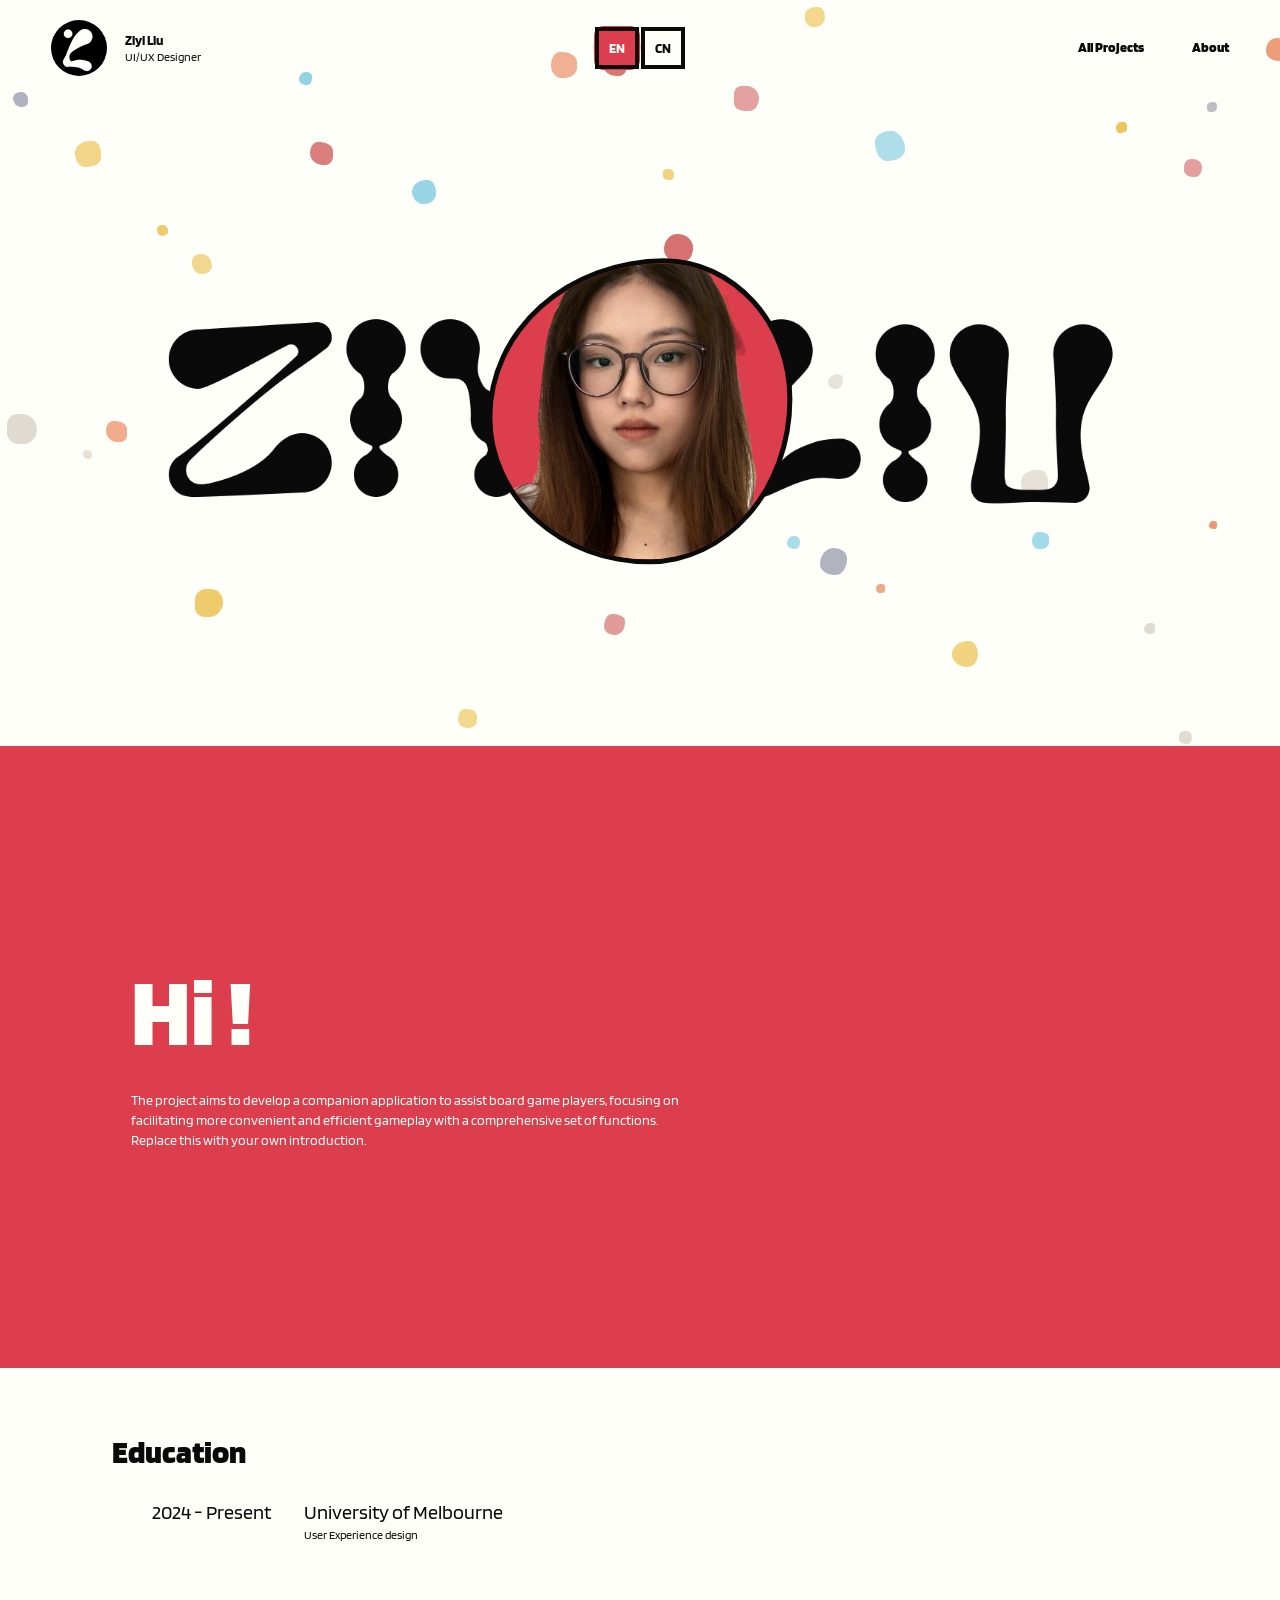
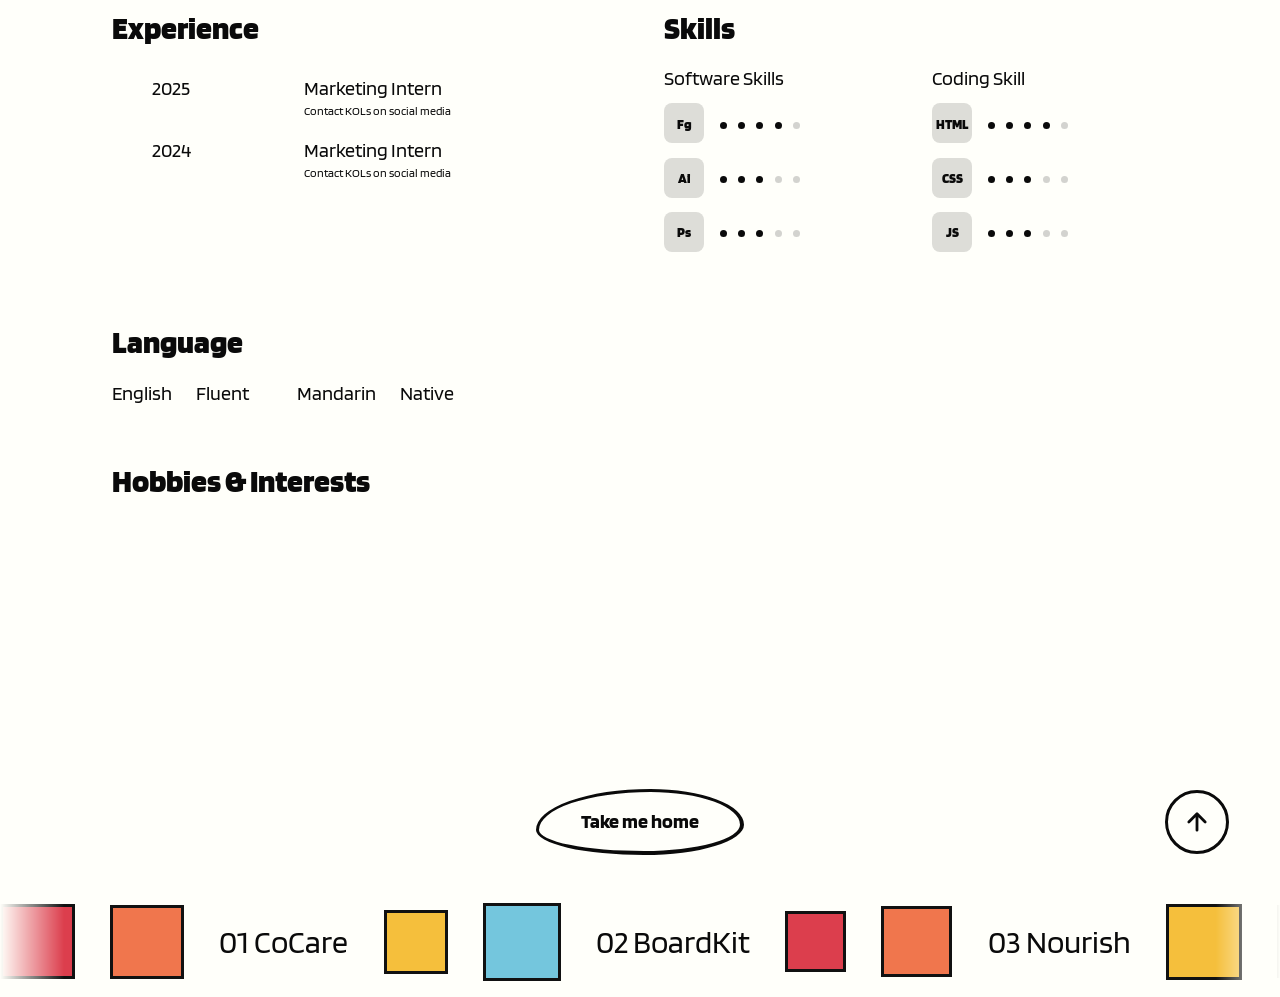
==== about.html @ 64da9701 "all structure done" ====
<!DOCTYPE html>
<html>
<head>
<meta charset="UTF-8">
<meta name="viewport" content="width=device-width, initial-scale=1">
<title>About</title>
<link href="css.css" rel="stylesheet" type="text/css" media="all">
<link rel="preconnect" href="https://fonts.googleapis.com">
<link rel="preconnect" href="https://fonts.gstatic.com" crossorigin>
<link href="https://fonts.googleapis.com/css2?family=Blinker:wght@100;200;300;400;600;700;800;900&display=swap" rel="stylesheet">
</head>
<body>

<!-- ===== Heading ===== -->
<header class="site-header">
  <a class="brand" href="index.html" aria-label="Home">
    <img class="brand-logo" src="logo.svg" alt="logo-image">
    <div>
      <p class="wordmark">Ziyi Liu</p>
      <p class="role" data-i18n="role">UI/UX Designer</p>
    </div>
  </a>

   <!-- ===== bubble toggle ===== -->
<div class="lang-switch" id="langSwitch" role="group" aria-label="Language" data-lang="en">
  <!-- bottom -->
  <span class="lang-fill is-en" aria-hidden="true"></span>
  <span class="lang-fill is-cn" aria-hidden="true"></span>

  <!-- middle: red bubble switch -->
  <span class="lang-goo" aria-hidden="true">
    <i class="goo-blob goo-left is-en"></i>
    <i class="goo-center"></i>
    <i class="goo-blob goo-right is-cn"></i>
  </span>

  <!-- top1: black outline -->
  <span class="lang-outline is-en" aria-hidden="true"></span>
  <span class="lang-outline is-cn" aria-hidden="true"></span>

  <!-- top2: words -->
  <button class="lang-btn" type="button" data-set-lang="en" aria-pressed="true">EN</button>
  <button class="lang-btn" type="button" data-set-lang="zh" aria-pressed="false">CN</button>
</div>

<!-- ===== a filter ===== -->
<svg width="0" height="0" style="position:absolute" aria-hidden="true" focusable="false">
  <filter id="langGoo" x="-20%" y="-30%" width="140%" height="160%" color-interpolation-filters="sRGB">
    <feGaussianBlur in="SourceGraphic" stdDeviation="4.5" result="blur"/>
    <feColorMatrix in="blur" mode="matrix"
      values="1 0 0 0 0  0 1 0 0 0  0 0 1 0 0  0 0 0 18 -7"/>
  </filter>
</svg>

<!-- ===== right ===== -->
  <nav class="site-nav" aria-label="Main">
    <a href="ProjectsList.html" data-i18n="nav.projects">All Projects</a>
    <a href="about.html" data-i18n="nav.about">About</a>
  </nav>
</header>

<!-- bg-bubbles -->
<div class="page-deco" id="pageDeco" aria-hidden="true"></div>

<main>
  <!-- ===== Hero：ZIYI LIU 图片在下层，头像在上层 ===== -->
  <section class="about-hero project">
    <div class="name-wrap">
      <img class="name-art" src="ziyi-liu.png" alt="Ziyi Liu">
      <!-- 把你的照片命名为 profile.png 放同目录；没有时只显示红色泡泡 -->
      <div class="profile"><img src="MyProfile.png" alt="Portrait of Ziyi Liu" onerror="this.style.display='none'"></div>
    </div>
  </section>

  <section class="band band-flat">
    <div class="project">
      <h2 class="hi">Hi !</h2>
      <p class="hi-text">The project aims to develop a companion application to assist board game players, focusing on facilitating more convenient and efficient gameplay with a comprehensive set of functions. Replace this with your own introduction.</p>
    </div>
  </section>

  <div class="project cv">
    <section class="cv-block">
      <h2>Education</h2>
      <div class="cv-row"><span class="when">2024 - Present</span><div><b>University of Melbourne</b><small>User Experience design</small></div></div>
    </section>

    <div class="cv-cols cv-block">
      <section>
        <h2>Experience</h2>
        <div class="cv-row"><span class="when">2025</span><div><b>Marketing Intern</b><small>Contact KOLs on social media</small></div></div>
        <div class="cv-row"><span class="when">2024</span><div><b>Marketing Intern</b><small>Contact KOLs on social media</small></div></div>
      </section>
      <section>
        <h2>Skills</h2>
        <div class="skills">
          <div>
            <h3>Software Skills</h3>
            <div class="skill"><span class="skill-ic">Fg</span><span class="dots" data-level="4"></span></div>
            <div class="skill"><span class="skill-ic">Ai</span><span class="dots" data-level="3"></span></div>
            <div class="skill"><span class="skill-ic">Ps</span><span class="dots" data-level="3"></span></div>
          </div>
          <div>
            <h3>Coding Skill</h3>
            <div class="skill"><span class="skill-ic">HTML</span><span class="dots" data-level="4"></span></div>
            <div class="skill"><span class="skill-ic">CSS</span><span class="dots" data-level="3"></span></div>
            <div class="skill"><span class="skill-ic">JS</span><span class="dots" data-level="3"></span></div>
          </div>
        </div>
      </section>
    </div>

    <section class="cv-block">
      <h2>Language</h2>
      <div class="langs"><div><span>English</span><span>Fluent</span></div><div><span>Mandarin</span><span>Native</span></div></div>
    </section>

    <section class="cv-block hobbies">
      <h2>Hobbies &amp; Interests</h2>
    </section>
  </div>
</main>

<footer class="site-footer" id="siteFooter"></footer>

<!-- ===== CHANGED: 这里原来是 ProjectsList.js，改成 BoardKit.js（背景泡泡 / footer 都在里面） ===== -->
<script src="lang.js"></script>
<script src="BoardKit.js"></script>
</body>
</html>
---- css.css ----
:root{
  --paper:#FFFFFA;
  --black:#0A0A0A;
  --grey1:#686868;

  /* main bubble colour */
  --c-y:#F5BF3C;    /* yellow */
  --c-o:#F0764D;    /* orange */
  --c-r:#DC3E4D;     /* red */
  --c-b:#74C6DD;   /* blue */

  /* decoration bubble colour */
  --d-1:233,186,60;
  --d-2:232,121,74;
  --d-3:201,74,74;
  --d-4:111,197,220;
  --d-5:150,150,168;
  --d-6:214,208,196;

  /* Box shadow */
  --shadow: 4px 4px 8px rgba(0, 0, 0, 0.25);

  /* Font weight */
  --font-weight8: 800;
  --font-weight7: 700;
  --font-weight6: 600;
  --font-weight5: 500;
  --font-weight4: 400;
  --font-weight3: 300;

  /* Font size */
  --h1: 2rem;      /* 32px */
  --h2: 1.75rem;   /* 28px */
  --h3: 1.5rem;    /* 24px */
  --h4: 1.25rem;   /* 20px */
  --p: 0.875rem;   /* 14px */
  --note: 0.75rem; /* 12px */


  --stage-h:100svh;
  --header-h:6rem;
  --font-display: "Blinker", sans-serif;
  --font-ui: "Blinker", sans-serif;
}

@media (prefers-color-scheme:dark){
  :root:not([data-theme="light"]){
    --paper:#131110;
    --black:#F4F1EA;
    --grey1:#a39c96;
    --d-5:120,120,140;
    --d-6:90,84,74;
  }
}

:root[data-theme="dark"]{
  --paper:#131110;
  --black:#F4F1EA;
  --grey1:#a39c96;
  --d-5:120,120,140;
  --d-6:90,84,74;
}

*,*::before,*::after{box-sizing:border-box;}
html,body{margin:0;padding:0;}
body{
  background:var(--paper);
  color:var(--black);
  font-family:var(--font-ui);
  -webkit-font-smoothing:antialiased;
  overflow-x:hidden;
}

/* ============================================================
   HEADING
   ============================================================ */
.site-header{
  position:fixed;
  top:0;
  left:0;
  right:0;            
  width:100%; 
  z-index:1000;
  display:grid;
  grid-template-columns:1fr auto 1fr;
  align-items:center;
  gap:1.5rem;
  padding:1.25rem clamp(1.25rem,4vw,3.5rem);
  background:transparent;     
}

/* left：logo and name*/
.brand{
  justify-self:start;
  display:inline-flex;
  align-items:center;
  gap:1.1rem;
  color:inherit;
  text-decoration:none;
}
.brand-logo{
  width:56px;height:56px;display:block;
  transition:transform .35s cubic-bezier(.3,1.4,.5,1);
}
.brand:hover .brand-logo,
.brand:focus-visible .brand-logo{transform:rotate(-12deg) scale(1.08);}
.brand:active .brand-logo{transform:scale(.94);}
.brand:focus-visible{outline:2px solid var(--black);outline-offset:6px;border-radius:999px;}

.wordmark{
  font-weight:var(--font-weight7);
  font-size:var(--p);
  line-height:1.2;
  margin:0;
  letter-spacing:0;
  }
  
.role{font-weight:var(--font-weight4);font-size:var(--note);line-height:1.3;margin:0;}

/* middle：language switch */
.lang-switch{
  --lsw:4px;
  position:relative;
  isolation:isolate;
  width:92px;
  height:44px;
  pointer-events:auto;       
}

.lang-fill,
.lang-outline,
.goo-blob{
  position:absolute;
  top:1px;
  height:calc(100% - 2px);
  width:calc(50% - 2px);
  animation:morph var(--morph-dur) ease-in-out var(--delay) infinite alternate;
}

/* EN / CN */
.is-en{
  left:1px;
  --r-a:58% 42% 47% 53% / 52% 46% 54% 48%;
  --r-b:47% 53% 61% 39% / 44% 58% 42% 56%;
  --r-c:62% 38% 44% 56% / 57% 43% 57% 43%;
  --morph-dur:9s; --delay:-2s;
}
.is-cn{
  left:calc(50% + 1px);
  --r-a:46% 54% 51% 49% / 55% 45% 55% 45%;
  --r-b:57% 43% 60% 40% / 42% 57% 43% 58%;
  --r-c:50% 50% 42% 58% / 59% 40% 60% 41%;
  --morph-dur:11s; --delay:-5s;
}

/* lang bg color */
.lang-fill{background:var(--paper);z-index:1;}

/* lang middle red */
.lang-goo{
  position:absolute;
  inset:0;
  z-index:2;
  filter:url(#langGoo);
  pointer-events:none;
}
.goo-blob,
.goo-center{background:var(--c-r);}

/* left:EN=1 CN=0 */
.goo-left{transform:scale(1);transition:transform .45s;}
/* right:EN=0 */
.goo-right{transform:scale(0);transition:transform .45s;}
/* stick two bubbles together */
.goo-center{
  position:absolute;
  left:0; top:30%;
  width:50%; height:40%;
  border-radius:999px;
  transition:transform .6s;
}
.lang-switch[data-lang="zh"] .goo-left  {transform:scale(0);}
.lang-switch[data-lang="zh"] .goo-right {transform:scale(1);}
.lang-switch[data-lang="zh"] .goo-center{transform:translateX(100%);}

/* top: handdraw line-keep changing */
.lang-outline{
  z-index:3;
  border:var(--lsw) solid var(--black);
  pointer-events:none;
  animation:
    morph var(--morph-dur) ease-in-out var(--delay) infinite alternate,
    langBrush calc(var(--morph-dur)*0.5) ease-in-out var(--delay) infinite alternate;
}
@keyframes langBrush{
  0%  {border-width:2px 4px 3px 5px;}
  50% {border-width:5px 2px 4px 2px;}
  100%{border-width:3px 5px 2px 4px;}
}

.lang-btn{
  position:absolute;
  top:0;
  width:50%;
  height:100%;
  z-index:4;
  border:0;background:none;cursor:pointer;
  color:var(--black);
  font:700 .85rem var(--font-display);
  border-radius:999px;
  transition:color .25s ease .2s;   
}
.lang-btn[data-set-lang="en"]{left:0;}
.lang-btn[data-set-lang="zh"]{left:50%;}
.lang-btn[aria-pressed="true"]{color:var(--paper);}   
.lang-btn:focus-visible{outline:2px solid var(--black);outline-offset:2px;}

/* right：nav bar */
.site-nav{justify-self:end;display:flex;gap:3rem;}
.site-nav a{
  color:var(--black);
  text-decoration:none;
  font-weight:var(--font-weight8);
  font-size:var(--p);
  padding:.25rem 0;
  border-bottom:2px solid transparent;
  transition:border-color .2s;
}
.site-nav a:hover,
.site-nav a:focus-visible,
.site-nav a[aria-current="page"]{border-bottom-color:var(--black);}

/* ============================================================
   labels
   ============================================================ */
.tags li{
  border:3px solid var(--black);
  border-width:3px 2.5px 3.5px 2.5px;                 /* different width-brush  */
  border-radius:38% 62% 55% 45% / 62% 48% 52% 58%;    /* keep change-make bubble looks like floating */
  padding:.3rem 1.2rem;
  font-size:var(--note);
  line-height:1.3;
}

.tags li:nth-child(1){
  border-width:3px 2.5px 3.5px 2.5px;
  border-radius:38% 62% 55% 45% / 62% 48% 52% 58%;
}
.tags li:nth-child(2){
  border-width:2.5px 3.5px 2.5px 3px;
  border-radius:55% 45% 40% 60% / 50% 60% 40% 50%;
  transform:rotate(-0.6deg);
}
.tags li:nth-child(3){
  border-width:3.5px 2.5px 3px 3.5px;
  border-radius:44% 56% 62% 38% / 55% 42% 58% 45%;
  transform:rotate(0.5deg);
}
.tags li:nth-child(4){
  border-width:2.5px 3px 3.5px 2.5px;
  border-radius:60% 40% 48% 52% / 46% 56% 44% 54%;
  transform:rotate(-0.4deg);
}
.tags li:nth-child(5){
  border-width:3px 3.5px 2.5px 3px;
  border-radius:42% 58% 50% 50% / 58% 44% 56% 42%;
  transform:rotate(0.7deg);
}
.tags li:nth-child(n+6){
  border-width:3.5px 2.5px 3px 3px;
  border-radius:52% 48% 43% 57% / 49% 57% 43% 51%;
}

/* ============================================================
   4 main layres
   ============================================================ */
.stage{
  position:relative;
  width:100%;
  min-height:var(--stage-h);
  margin-top:0;
  overflow:hidden;
  isolation:isolate;
}
.layer{
  position:absolute;
  inset:0;
  pointer-events:none;
}
.layer-bg{z-index:10;}      /* bottom decoration */
.layer-main{z-index:20;}    /* 4 bubbles */
.layer-top{z-index:30;}     /* top decoration*/
.layer-cursor{z-index:40;}  /* cursor */

/* ============================================================
   bottom decoration
   ============================================================ */
.deco{
  position:absolute;
  left:var(--x);
  top:var(--y);
  width:var(--size);
  height:var(--size);
  margin-left:calc(var(--size) / -2);
  margin-top:calc(var(--size) / -2);
  will-change:transform;
  animation:drift var(--drift-dur) ease-in-out var(--delay) infinite alternate;
}
.deco::before{
  content:"";
  display:block;
  width:100%;
  height:100%;
  background:rgba(var(--tint), var(--alpha));
  border-radius:var(--r-a);
  animation:morph var(--morph-dur) ease-in-out var(--delay) infinite alternate,
            breathe calc(var(--morph-dur) * 1.37) ease-in-out infinite alternate;
}

@keyframes drift{
  0%   {transform:translate3d(0,0,0) rotate(0deg);}
  25%  {transform:translate3d(var(--dx),calc(var(--dy) * -0.6),0) rotate(calc(var(--rot) * 0.4));}
  50%  {transform:translate3d(calc(var(--dx) * -0.7),var(--dy),0) rotate(calc(var(--rot) * -0.6));}
  75%  {transform:translate3d(calc(var(--dx) * 0.4),calc(var(--dy) * 0.8),0) rotate(calc(var(--rot) * 0.8));}
  100% {transform:translate3d(calc(var(--dx) * -0.3),calc(var(--dy) * -0.4),0) rotate(calc(var(--rot) * -0.3));}
}
@keyframes morph{
  0%  {border-radius:var(--r-a);}
  33% {border-radius:var(--r-b);}
  66% {border-radius:var(--r-c);}
  100%{border-radius:var(--r-a);}
}
@keyframes breathe{
  0%  {transform:scale(1);}
  100%{transform:scale(1.06);}
}

/* ============================================================
   4 bubbles
   ============================================================ */
.slot{
  position:absolute;
  left:var(--x);
  top:var(--y);
  width:var(--size);
  height:var(--size);
  margin-left:calc(var(--size) / -2);
  margin-top:calc(var(--size) / -2);
}
.bubble{
  position:relative;
  display:block;
  width:100%;
  height:100%;
  pointer-events:auto;
  text-decoration:none;
  color:var(--black);
  cursor:pointer;
  -webkit-tap-highlight-color:transparent;

  animation:slotDrift var(--drift-dur) ease-in-out var(--delay) infinite alternate;
  will-change:transform;
}
@keyframes slotDrift{
  0%   {transform:translate3d(0,0,0) rotate(0deg);}
  30%  {transform:translate3d(2.2%,-2.6%,0) rotate(1.1deg);}
  60%  {transform:translate3d(-2.6%,1.8%,0) rotate(-1.3deg);}
  100% {transform:translate3d(1.4%,2.4%,0) rotate(0.6deg);}
}
.bubble-shape{
  position:absolute;
  inset:0;
  background:var(--tint);
  border-style:solid; border-color:#111;
  border-top-width:var(--sw,3px);
  border-right-width:var(--sw,3px);
  border-bottom-width:var(--sw,3px);
  border-left-width:var(--sw,3px);
  animation:
    morph var(--morph-dur) ease-in-out var(--delay) infinite alternate,
    brushTop    calc(var(--morph-dur)*0.46) ease-in-out var(--delay) infinite alternate,
    brushRight  calc(var(--morph-dur)*0.59) ease-in-out calc(var(--delay) - 1.4s) infinite alternate,
    brushBottom calc(var(--morph-dur)*0.52) ease-in-out calc(var(--delay) - 2.6s) infinite alternate,
    brushLeft   calc(var(--morph-dur)*0.65) ease-in-out calc(var(--delay) - 0.7s) infinite alternate;
}
/* border changes */
@keyframes brushTop{0%{border-top-width:4.5px;}45%{border-top-width:8px;}100%{border-top-width:5.5px;}}
@keyframes brushRight{0%{border-right-width:7px;}50%{border-right-width:4.5px;}100%{border-right-width:8px;}}
@keyframes brushBottom{0%{border-bottom-width:5px;}60%{border-bottom-width:9px;}100%{border-bottom-width:6px;}}
@keyframes brushLeft{0%{border-left-width:8px;}40%{border-left-width:5px;}100%{border-left-width:7.5px;}}


.bubble-content{
  position:absolute;
  inset:0;
  display:flex;
  flex-direction:column;
  align-items:center;
  justify-content:center;
  gap:0.5rem;
  text-align:center;
  padding:12%;
}
.bubble-icon{
  width:clamp(28px,3.2vw,44px);
  height:auto;
  color:#111;
  transition:transform .45s cubic-bezier(.2,.8,.3,1);
}
.bubble-label{
  font-family:var(--font-display);
  font-weight:700;
  font-size:clamp(1rem,1.7vw,1.5rem);
  color:#111;
  letter-spacing:-0.01em;
  line-height:1.1;
}
.bubble:hover .bubble-shape,
.bubble:focus-visible .bubble-shape{
  transform:scale(1.035);
  filter:saturate(1.15);
}
.bubble:hover .bubble-icon,
.bubble:focus-visible .bubble-icon{transform:translateY(-3px) scale(1.06);}
.bubble:focus-visible{outline:2px solid var(--black);outline-offset:8px;border-radius:40%;}

/* ---------- hover preview ---------- */
.preview{
  position:absolute;
  z-index:5;
  margin:0;
  width:clamp(140px,15vw,220px);
  opacity:0;
  visibility:hidden;
  transform:translateY(10px) scale(0.94);
  transition:opacity .32s ease, transform .38s cubic-bezier(.2,.8,.3,1), visibility 0s linear .38s;
  pointer-events:none;
}
.slot[data-side="right"] .preview{left:calc(100% + 0.75rem);top:6%;}
.slot[data-side="left"]  .preview{right:calc(100% + 0.75rem);top:6%;}
.slot:hover .preview,
.slot:focus-within .preview{
  opacity:1;
  visibility:visible;
  transform:translateY(0) scale(1);
  transition:opacity .32s ease, transform .38s cubic-bezier(.2,.8,.3,1), visibility 0s;
}
.preview-frame{
  width:100%;
  aspect-ratio:4 / 3;
  border:2px solid #111;
  border-radius:14px;
  overflow:hidden;
  background:var(--paper);
  display:block;
}
.preview-frame img,
.preview-frame svg{
  width:100%;
  height:100%;
  object-fit:cover;
  display:block;
}
.preview figcaption{
  margin-top:0.45rem;
  font-size:0.75rem;
  color:var(--grey1);
  line-height:1.35;
}

/* ============================================================
   cursor
   ============================================================ */
.trail{
  position:absolute;
  width:var(--size);
  height:var(--size);
  margin-left:calc(var(--size) / -2);
  margin-top:calc(var(--size) / -2);
  background:rgba(var(--tint),0.42);
  border-radius:var(--r-a);
  animation:trailPop var(--life) cubic-bezier(.2,.7,.3,1) forwards;
  will-change:transform,opacity;
}
@keyframes trailPop{
  0%  {opacity:0;transform:scale(0.35) rotate(0deg);}
  22% {opacity:0.9;transform:scale(1) rotate(6deg);}
  100%{opacity:0;transform:scale(1.5) translate(var(--tx),var(--ty)) rotate(-10deg);}
}

/* ============================================================
   CONTENTS
   ============================================================ */
.site-contents{
  position:relative;
  z-index:60;
  padding:0 clamp(1.25rem,4vw,3.5rem) 4rem;
  max-width:70ch;
}
.site-contents:empty{padding-bottom:0;}

@media (max-width:720px){
  .stage{min-height:78svh;margin-top:0;}
  .preview{width:120px;}
  .slot[data-side="right"] .preview{left:auto;right:calc(100% + .5rem);}
}

@media (prefers-reduced-motion:reduce){
  .deco,.deco::before,.bubble,.bubble-shape,.trail{animation:none !important;}
  .preview,.bubble-shape,.bubble-icon{transition:none !important;}
}

/* ============================================================
   BoardKit Page
   ============================================================ */

.project{
  position:relative;
  z-index:10;
  max-width:1120px;
  margin:0 auto;
  padding:0 clamp(1.25rem,4vw,3.5rem);
}

/* background bubble */
.page-deco{
  position:fixed;
  inset:0;
  z-index:-1;
  pointer-events:none;
  overflow:hidden;}

/* ---------- Hero ---------- */
.hero{padding-top:3rem;}
.hero-title{
  display:flex;
  align-items:center;
  gap:1rem;
  margin:0;
  font-weight:var(--font-weight8);
  font-size:clamp(1.75rem,4.6vw,3.75rem);
  line-height:1.05;
  letter-spacing:-0.01em;
  padding-top: 2rem;
}

.tags{list-style:none;display:flex;gap:.6rem;flex-wrap:wrap;margin:1.2rem 0 0;padding:0;}
.tags li{
  border:2px solid var(--black);border-radius:999px;
  padding:.2rem 1rem;font-size:var(--p);
}

.intro{max-width:62ch;font-size:var(--p);line-height:1.4;margin:2rem 0 0;}

/* ---------- heading number ---------- */
.num-bubble{
  --tint:var(--c-r);
  --r-a:58% 42% 47% 53% / 52% 46% 54% 48%;
  --r-b:47% 53% 61% 39% / 44% 58% 42% 56%;
  --r-c:62% 38% 44% 56% / 57% 43% 57% 43%;
  --morph-dur:12s;--delay:0s;--sw:4px;
  position:relative;
  flex:none;
  width:clamp(72px,9vw,120px);
  aspect-ratio:1;
  display:grid;
  place-items:center;
}

.num-bubble .num{
  position:relative;
  color: var(--black);
  font-weight:var(--font-weight8);
  font-size:clamp(1.6rem,3.6vw,3rem);
  line-height:1;
}

.num-bubble.pop{animation:numPop .5s cubic-bezier(.2,1.4,.4,1);}
@keyframes numPop{
  0%{transform:scale(.7) rotate(-10deg);}
  60%{transform:scale(1.12) rotate(3deg);}
  100%{transform:none;}
}
.num-float{
  position:fixed;z-index:50;
  left:clamp(.5rem,2vw,2rem);top:6.5rem;
  width:64px;
  opacity:0;
  transform:scale(.6);
  pointer-events:none;
  transition:opacity .3s ease,transform .3s cubic-bezier(.2,1.4,.4,1);
}
.num-float .num{font-size:1.4rem;}
.num-float.show{opacity:1;transform:none;}

/* ---------- Banner ---------- */
.marquee{
  position:relative;
  z-index:10;
  overflow:hidden;
  margin:2rem 0 0;
  padding:1rem 0;
  -webkit-mask-image:linear-gradient(90deg,transparent,#000 5%,#000 95%,transparent);
          mask-image:linear-gradient(90deg,transparent,#000 5%,#000 95%,transparent);
}
.marquee-track{
  display:flex;
  align-items:center;
  width:max-content;
  animation:marquee 45s linear infinite;
}
@keyframes marquee{to{transform:translateX(-50%);}}
.mq-bubble{
  position:relative;
  flex:none;
  width:var(--size);
  height:var(--size);
  margin-right:2.2rem;
  animation:slotDrift var(--drift-dur) ease-in-out var(--delay) infinite alternate;
}
.mq-word{
  flex:none;
  color:inherit;text-decoration:none;white-space:nowrap;
  margin-right:2.2rem;
  font-weight:var(--font-weight5);
  font-size:clamp(1.4rem,2.6vw,2rem);
}

/* ---------- Section ---------- */
.step{padding-top:3.5rem;}
.step-head{
  display:flex;
  justify-content:space-between;
  align-items:flex-end;
  gap:2rem;
  margin-bottom:2rem;
}
.step-head p{max-width:30ch;margin:0;font-size:var(--note);line-height:1.4;}
.step-head h2{
  margin:0;text-align:right;
  font-weight:var(--font-weight8);font-size:clamp(1.75rem,4.4vw,3.5rem);line-height:1;letter-spacing:-0.01em;
}
.ph{
  display:grid;place-items:center;
  aspect-ratio:16 / 9;
  background:var(--grey-bg);
  color:var(--black);
  font-weight:var(--font-weight7);
  font-size:var(--h2);
  width:100vw;
  margin:0 0 3rem calc(50% - 50vw);   /* full-bleed */
}

@media (max-width:720px){
  .step-head{flex-direction:column;align-items:flex-start;}
  .step-head h2{text-align:left;}
  .num-float{top:5.5rem;width:52px;}
}
@media (prefers-reduced-motion:reduce){
  .marquee-track,.mq-bubble,.num-bubble.pop{animation:none !important;}
  .num-float{transition:none;}
}


/* ============================================================
   allProjects Page-project list
   ============================================================ */
.content {
  max-width: 1200px;
  margin: 60px auto;
  padding: 0 60px;
}

.project-card {
  padding: 24px;
  border: 1px solid #ddd;
  border-radius: 12px;
}

.project-card a {
  color: #DC3E4D;
  text-decoration: none;
}

.project-card a:hover {
  text-decoration: underline;
}

.visually-hidden{
  position:absolute;width:1px;height:1px;overflow:hidden;
  clip:rect(0 0 0 0);white-space:nowrap;
}

.projects-page{
  position:relative;
  z-index:10;                                  
  max-width:none;
  margin:0;
  padding:calc(var(--header-h) + 1rem) clamp(1.25rem,4vw,3.5rem) 4rem;
  display:grid;
  grid-template-columns:minmax(280px,420px) 1fr;
  gap:2.5rem;
  align-items:start;
}

/* ---------- ledt:list ---------- */
.project-list{list-style:none;margin:0;padding:0;}
.project-item{
  font-weight:var(--font-weight4);              
}
.project-item:hover,
.project-item:focus-within{
  font-weight:var(--font-weight7);            
}
.project-link{
  display:block;
  color:inherit;
  text-decoration:none;
  padding:0rem 0 .8rem;
  outline:none;
}
.project-top{
  display:flex;
  justify-content:space-between;
  align-items:center;
  flex-wrap:wrap;
  gap:.6rem 1rem;
}
.project-title{
  margin:0;
  font-weight:inherit;                         
  font-size:var(--h2);
  line-height:1.1;
}
.project-num{margin-right:.5rem;}
.project-item .tags{margin:0;}                 
.project-desc{
  margin:.9rem 0 0;
  font-size:var(--p);
  line-height:1.4;
  font-weight:inherit;
}

/* 静止的不规则分隔线 */
.project-line{
  display:block;
  width:100%;
  height:20px;
}
.project-line path{
  fill:none;
  stroke:var(--black);
  stroke-width:2;
  stroke-linecap:round;
  vector-effect:non-scaling-stroke;             
}

/* ---------- right：project poster ---------- */
.project-preview{
  position:sticky;
  top:calc(var(--header-h) + 1rem);
  aspect-ratio:4 / 3;
  background:color-mix(in srgb, var(--black) 14%, var(--paper)); 
  overflow:hidden;
}
.preview-slide{
  position:absolute;
  inset:0;
  margin:0;
  display:grid;
  place-items:center;
  opacity:0;
  transition:opacity .35s ease;
}
.preview-slide.is-active{opacity:1;}
.preview-slide img{width:100%;height:100%;object-fit:cover;display:block;}
.preview-placeholder{color:var(--grey1);font-size:var(--p);}

@media (max-width:720px){
  .projects-page{
    grid-template-columns:1fr;
  }
  .project-preview{
    display:block;
    order:-1;
    position: static;
    width:100%;
  }               
}

/* ============================================================
   =====  BoardKit  =====
   ============================================================ */
:root{
  --grey-bg:color-mix(in srgb,var(--black) 14%,var(--paper));
  --wave:url("data:image/svg+xml,%3Csvg xmlns='http://www.w3.org/2000/svg' viewBox='0 0 1440 100' preserveAspectRatio='none'%3E%3Cpath d='M0 0H1440V40C1180 100 1000 0 760 45S260 100 0 30Z'/%3E%3C/svg%3E");
}
html{scroll-behavior:smooth;}
[data-nav]{scroll-margin-top:6rem;}

/* ---- left side nav (JS ) ---- */
.side-nav{
  position:fixed;
  left:clamp(1rem,2.2vw,2.5rem);
  top:50%;
  transform:translateY(-50%);
  z-index:50;
  display:flex;
  flex-direction:column;
  gap:.9rem;
}

.side-nav a{
  position:relative;
  padding-left:1.1rem;
  font-size:var(--note);
  color:var(--grey1);
  text-decoration:none;
  transition:color .2s;
}

.side-nav a::before{
  content:"";
  position:absolute;
  left:0;top:50%;
  width:.55rem;
  height:.55rem;
  margin-top:-.275rem;
  border-radius:50%;
  background:var(--c-r);
  transform:scale(0);
  transition:transform .25s cubic-bezier(.2,1.4,.4,1);
}

.side-nav a:hover{
  color:var(--black);
}
.side-nav a.is-active{
  color:var(--black);
  font-weight:var(--font-weight7);
}

.side-nav a.is-active::before{transform:scale(1);}
@media (max-width:1359px){.side-nav{display:none;}}

/* ---- section heading variants: data-align="left|right" ---- */
.step-head{
  align-items:center;
}

.step-head h2{
  display:flex;
  align-items:center;
  gap:.15em;
  white-space:nowrap;
}

.step-head .num-bubble{
  width:1.3em;
}

.step-head .num-bubble .num{
  font-size:.55em;
}

.step[data-align="right"] .step-head h2{flex-direction:row-reverse;}
.step[data-align="left"] .step-head{flex-direction:row-reverse;}
.step[data-align="left"] .step-head h2{text-align:left;}
@media (max-width:720px){
  .step[data-align="left"] .step-head{flex-direction:column;}
  .step-head h2{white-space:normal;}
}

/* ---- wavy full-bleed bands ---- */
.band{
  position:relative;
  isolation:isolate;
  padding:clamp(5rem,11vw,10rem) 0;
}

.band::before,.band::after{
  content:"";
  position:absolute;
  left:0;
  right:0;
  height:clamp(36px,7vw,100px);
  background:var(--paper);
  -webkit-mask:var(--wave) center/100% 100% no-repeat;mask:var(--wave) center/100% 100% no-repeat;
}

.band::before{
  top:-1px;
}
.band::after{
  bottom:-1px;
  transform:scaleY(-1);
}
.band-grey{
  background:var(--grey-bg);
}
.band-red{
  background:var(--c-r);
  color:#FFFFFA;
}
.band-flat::before,.band-flat::after{display:none;}   
.band-flat{
  background:var(--c-r);
  color:#FFFFFA;
}
.showcase{
  display:grid;
  place-items:center;
  min-height:min(70vw,720px);
  font-weight:var(--font-weight7);
  font-size:var(--h2);
  text-align:center;
}

.showcase video,.showcase img{
  width:100%;
  max-height:720px;
  object-fit:cover;
  display:block;
}

/* ---- persona ---- */
.persona-list{
  position:relative;
  display:grid;
  gap:4rem;
  padding:1rem 0 3rem;
}
.persona{
  display:flex;
  gap:2.5rem;
  align-items:flex-start;
  position:relative;
  z-index:1;
}
.persona:nth-child(even){flex-direction:row-reverse;}
.avatar{
  flex:none;
  width:clamp(110px,15vw,190px);
  aspect-ratio:1;
  border-radius:50%;
  border:3px solid var(--black);
  background:var(--grey-bg);
  overflow:hidden;
}
.avatar img{
  width:100%;
  height:100%;
  object-fit:cover;
  display:block;
}
.persona h3{
  margin:0 0 .4rem;
  font-size:var(--h4);
}
.persona p{
  margin:0;
  font-size:var(--note);
  line-height:1.5;
}
.persona-cols{
  display:grid;
  grid-template-columns:1fr 1fr;
  gap:1.5rem;
  margin-top:1rem;
}
.persona-cols h4{
  margin:0 0 .3rem;
  font-size:var(--note);
}
.persona-cols ul{
  margin:0;
  padding-left:1rem;
  font-size:var(--note);
  line-height:1.5;
}
.persona-path{
  position:absolute;
  inset:0;
  width:100%;
  height:100%;
  z-index:0;
  pointer-events:none;
  overflow:visible;
}
.persona-path path{
  fill:none;
  stroke:var(--black);
  stroke-width:2;
  stroke-dasharray:10 14;
  vector-effect:non-scaling-stroke;
}
@media (max-width:720px){
  .persona,.persona:nth-child(even){flex-direction:column;}
  .persona-path{display:none;}}

/* ---- pain-point blobs ---- */
.pain-grid{
  display:grid;
  grid-template-columns:repeat(3,1fr);
  gap:2rem;
  padding:1rem 0;
}
.blob{
  aspect-ratio:1;
  display:flex;
  align-items:center;
  justify-content:center;
  padding:clamp(1.5rem,4vw,3.2rem);
  border:5px solid #FFFFFA;
  border-radius:var(--r-a,50%);
  animation:morph var(--morph-dur,12s) ease-in-out var(--delay,0s) infinite alternate;
}
.blob ul{
  margin:0;
  padding-left:1.1rem;
  font-size:var(--p);
  line-height:1.5;
}
@media (max-width:720px){.pain-grid{grid-template-columns:1fr;}}

/* ---- footer ---- */
.site-footer{
  position:relative;
  z-index:10;
  padding:5rem 0 0;
}
.foot-actions{
  position:relative;
  display:flex;
  justify-content:center;
  align-items:center;
  padding:0 clamp(1.25rem,4vw,3.5rem);}

.btn-blob,.btn-top{
  border:3px solid var(--black);
  background:transparent;
  color:var(--black);
  cursor:pointer;
  font:var(--font-weight7) 1.25rem var(--font-display);
  text-decoration:none;
  transition:background .25s,color .25s;
}
.btn-blob{
  padding:1.1rem 2.6rem;
  border-width:3px 4px 4px 3px;
  border-radius:55% 45% 48% 52% / 62% 54% 46% 38%;
}
.btn-top{
  position:absolute;
  right:clamp(1.25rem,4vw,3.5rem);
  width:64px;
  height:64px;
  border-radius:50%;
  display:grid;
  place-items:center;
  padding:0;
}
.btn-top svg{
  width:28px;
  height:28px;
  stroke:currentColor;
  fill:none;
  stroke-width:2.4;
  stroke-linecap:round;
  stroke-linejoin:round;
}
.btn-blob:hover,.btn-blob:focus-visible,.btn-top:hover,.btn-top:focus-visible{
  background:var(--black);
  color:var(--paper);
}
.mq-word:hover{
  text-decoration:underline;
  text-underline-offset:.2em;
}
.mq-word.is-current{font-weight:var(--font-weight8);}
.marquee:hover .marquee-track{animation-play-state:paused;}

/* ============================================================
   About page
   ============================================================ */
.about-hero {
  padding-top: clamp(10rem, 23vw, 19rem);
  padding-bottom: clamp(6rem, 17vw, 15rem);
}

.name-wrap{
  position:relative;
}

.name-art{
  display:block;
  width:100%;
  height:auto;
  position:relative;
  z-index:1;}         

.profile{
  position:absolute;
  z-index:2;
  left:50%;
  top:50%;
  width:clamp(150px,30%,340px);
  aspect-ratio:1;
  transform:translate(-50%,-50%);
  background:var(--c-r);
  border:5px solid var(--black);
  overflow:hidden;
  border-radius:var(--r-a);
  animation:morph 12s ease-in-out infinite alternate;
  --r-a:58% 42% 47% 53% / 52% 46% 54% 48%;
  --r-b:47% 53% 61% 39% / 44% 58% 42% 56%;
  --r-c:62% 38% 44% 56% / 57% 43% 57% 43%;
}

.profile img{
  width:100%;
  height:100%;
  object-fit:cover;
  display:block;
}

.hi{
  margin:0;
  font-size:clamp(3rem,8vw,6rem);
  font-weight:var(--font-weight8);
  line-height:1;
}

.hi-text{
  max-width:70ch;
  font-size:var(--p);
  line-height:1.4;
  margin:2rem 0 0;
}

.band-flat .project{
  padding-top:clamp(3rem,6vw,5rem);
  padding-bottom:clamp(3rem,6vw,5rem);
}

.cv{
  padding:4rem 2rem 2rem;
}

.cv h2{
  margin:0 0 1.2rem;
  font-size:var(--h1);
  font-weight:var(--font-weight8);
}
.cv-block{
  margin-bottom:3.5rem;
}
.cv-cols{
  display:grid;
  grid-template-columns:1fr 1fr;
  gap:3rem;
}
.cv-row{
  display:grid;
  grid-template-columns:8.5rem 1fr;
  gap:1rem;
  padding:.6rem 0 .6rem 2.5rem;
  align-items:start;
}
.cv-row .when{
  font-size:var(--h4);
}

.cv-row b{
  display:block;
  font-weight:var(--font-weight4);
  font-size:var(--h4);
}
.cv-row small{
  font-size:var(--note);
}
.skills{
  display:grid;
  grid-template-columns:1fr 1fr;
  gap:2rem;
}
.skills h3{
  margin:0 0 .8rem;
  font-size:var(--h4);
  font-weight:var(--font-weight4);
}
.skill{
  display:flex;
  align-items:center;
  gap:1rem;
  margin-bottom:.9rem;
}
.skill-ic{
  width:40px;
  height:40px;
  border-radius:8px;
  display:grid;
  place-items:center;
  font-weight:800;
  font-size:.9rem;
  background:var(--grey-bg);
  color:var(--black);
}
.dots i{
  display:inline-block;
  width:7px;
  height:7px;
  margin-right:.7rem;
  border-radius:50%;
  background:color-mix(in srgb,var(--black) 18%,var(--paper));
}
.dots i.on{background:var(--black);}
.langs{
  display:flex;
  gap:3rem;
  flex-wrap:wrap;
  font-size:var(--h4);
}

.langs span+span{
  margin-left:1.5rem;
}
.hobbies{min-height:10rem;}

@media (max-width:720px){
  .cv-cols,.skills{grid-template-columns:1fr;}
  .cv-row{padding-left:0;grid-template-columns:6rem 1fr;}}
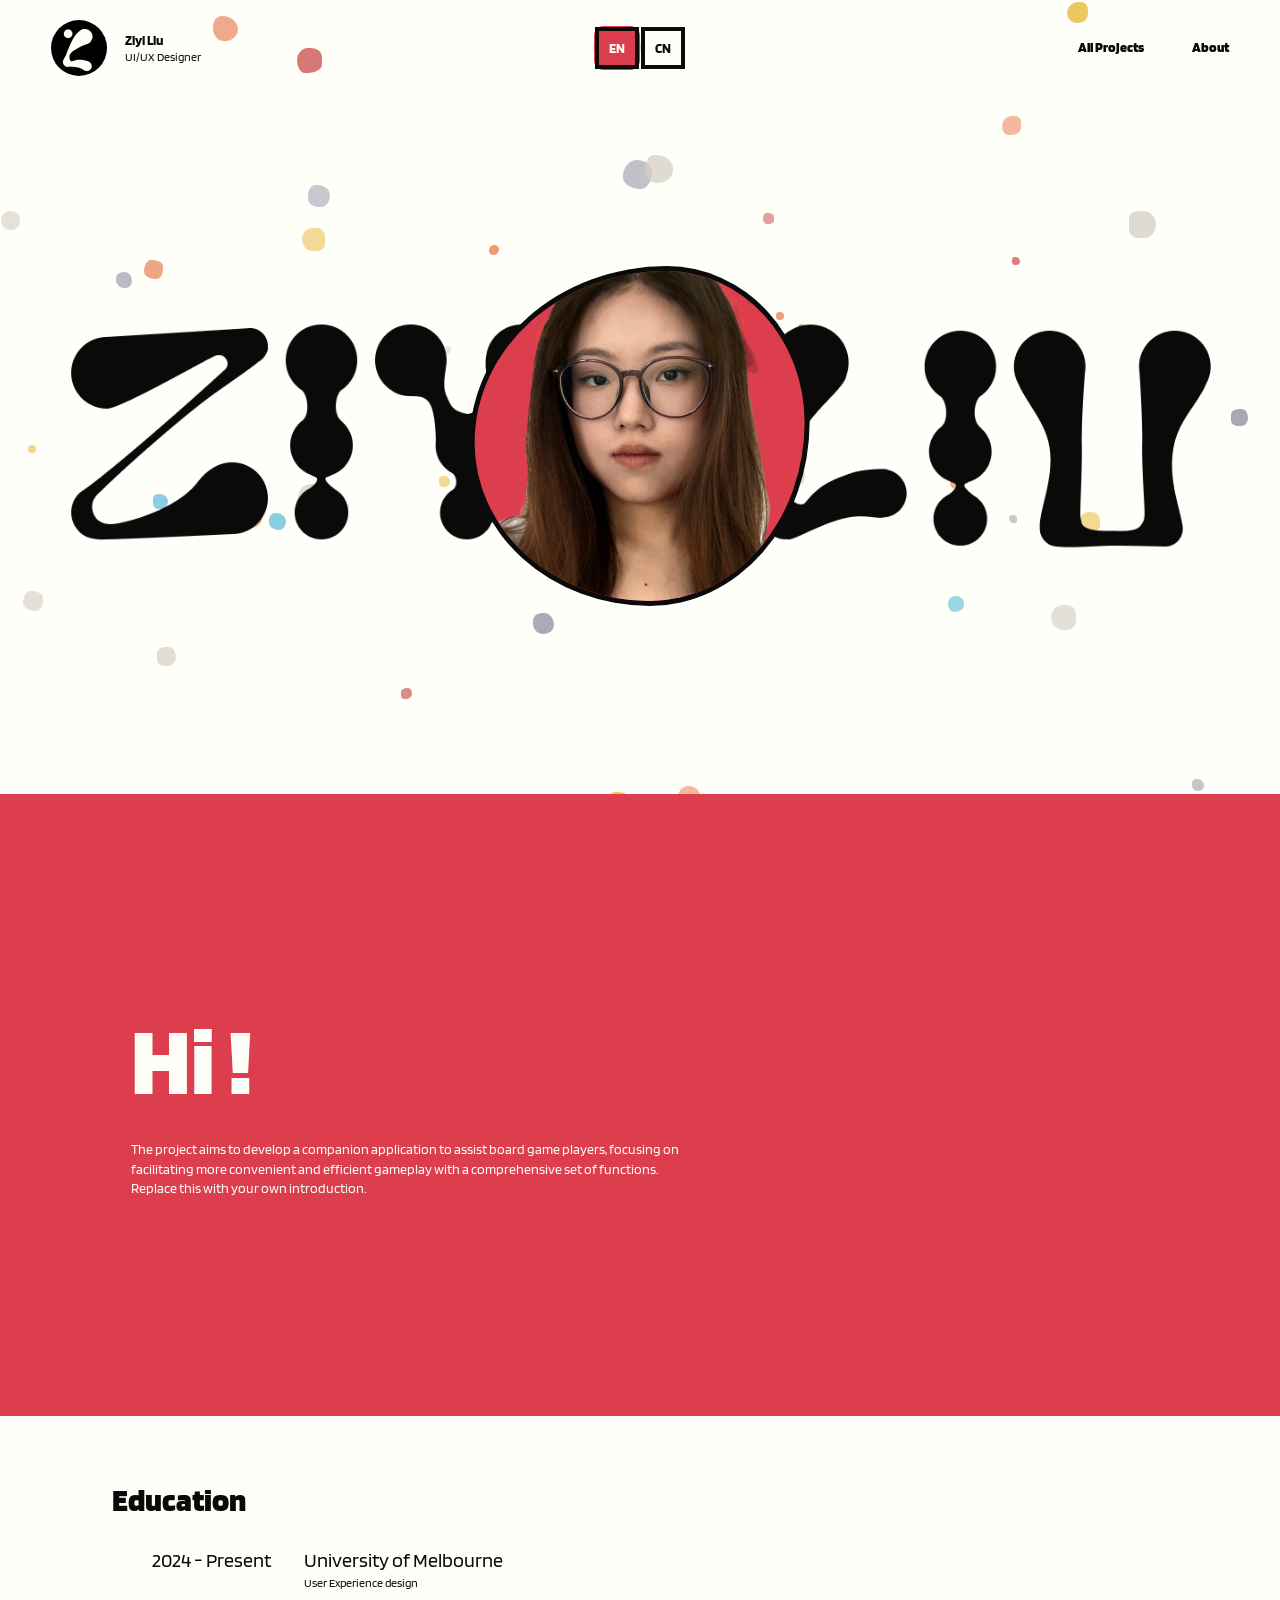
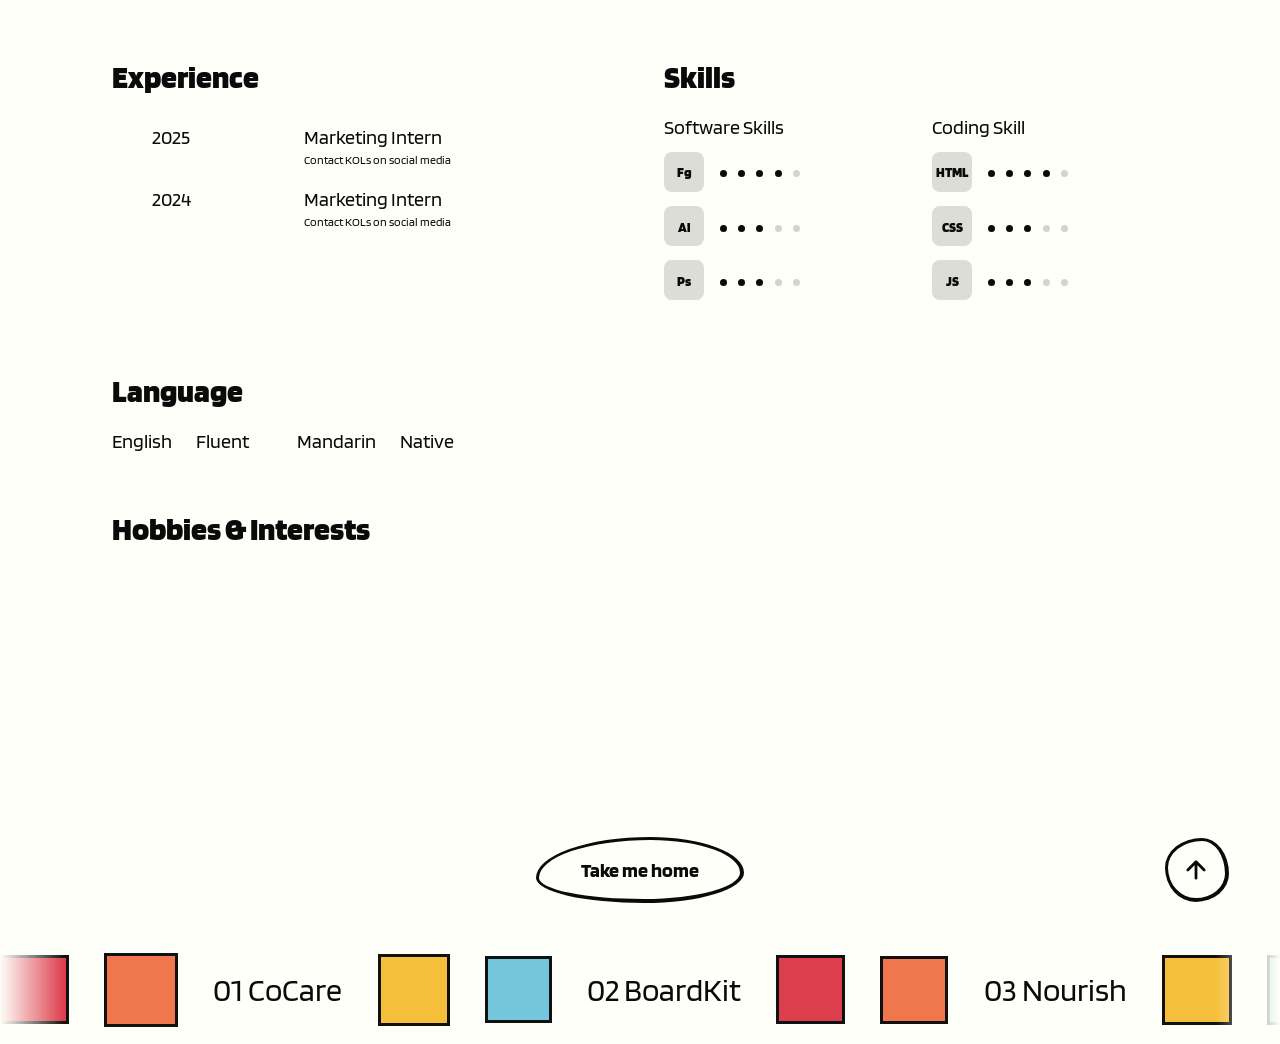
==== commit 15fb86ff: "about/bourish/boardkit" ====
--- a/about.html
+++ b/about.html
@@ -14,7 +14,7 @@
 <!-- ===== Heading ===== -->
 <header class="site-header">
   <a class="brand" href="index.html" aria-label="Home">
-    <img class="brand-logo" src="logo.svg" alt="logo-image">
+    <img class="brand-logo" src="Assets/logo.svg" alt="logo-image">
     <div>
       <p class="wordmark">Ziyi Liu</p>
       <p class="role" data-i18n="role">UI/UX Designer</p>
@@ -66,9 +66,9 @@
   <!-- ===== Hero：ZIYI LIU 图片在下层，头像在上层 ===== -->
   <section class="about-hero project">
     <div class="name-wrap">
-      <img class="name-art" src="ziyi-liu.png" alt="Ziyi Liu">
+      <img class="name-art" src="Assets/ziyi-liu.png" alt="Ziyi Liu">
       <!-- 把你的照片命名为 profile.png 放同目录；没有时只显示红色泡泡 -->
-      <div class="profile"><img src="MyProfile.png" alt="Portrait of Ziyi Liu" onerror="this.style.display='none'"></div>
+      <div class="profile"><img src="Assets/MyProfile.png" alt="Portrait of Ziyi Liu" onerror="this.style.display='none'"></div>
     </div>
   </section>
 
@@ -123,7 +123,6 @@
 
 <footer class="site-footer" id="siteFooter"></footer>
 
-<!-- ===== CHANGED: 这里原来是 ProjectsList.js，改成 BoardKit.js（背景泡泡 / footer 都在里面） ===== -->
 <script src="lang.js"></script>
 <script src="BoardKit.js"></script>
 </body>
--- a/css.css
+++ b/css.css
@@ -425,47 +425,72 @@
 .bubble:focus-visible{outline:2px solid var(--black);outline-offset:8px;border-radius:40%;}
 
 /* ---------- hover preview ---------- */
+/* ---------- 放大倍数只改这里 ---------- */
+:root{ 
+  --grow:1.05; 
+}        
+.slot{
+  transition:
+    width  .5s cubic-bezier(.2,.8,.3,1),
+    height .5s cubic-bezier(.2,.8,.3,1),
+    margin .5s cubic-bezier(.2,.8,.3,1);
+}
+.slot.is-open,
+.slot:has(:focus-visible){
+  width:calc(var(--size) * var(--grow));
+  height:calc(var(--size) * var(--grow));
+  margin-left:calc(var(--size) * var(--grow) / -2);
+  margin-top:calc(var(--size) * var(--grow) / -2);
+  z-index:5;
+}
+@media (hover:hover){
+  .slot:hover{
+    width:calc(var(--size) * var(--grow));
+    height:calc(var(--size) * var(--grow));
+    margin-left:calc(var(--size) * var(--grow) / -2);
+    margin-top:calc(var(--size) * var(--grow) / -2);
+    z-index:5;
+  }
+}
+
 .preview{
-  position:absolute;
-  z-index:5;
-  margin:0;
-  width:clamp(140px,15vw,220px);
-  opacity:0;
-  visibility:hidden;
-  transform:translateY(10px) scale(0.94);
-  transition:opacity .32s ease, transform .38s cubic-bezier(.2,.8,.3,1), visibility 0s linear .38s;
-  pointer-events:none;
-}
-.slot[data-side="right"] .preview{left:calc(100% + 0.75rem);top:6%;}
-.slot[data-side="left"]  .preview{right:calc(100% + 0.75rem);top:6%;}
-.slot:hover .preview,
-.slot:focus-within .preview{
-  opacity:1;
-  visibility:visible;
-  transform:translateY(0) scale(1);
-  transition:opacity .32s ease, transform .38s cubic-bezier(.2,.8,.3,1), visibility 0s;
-}
+  position:absolute; inset:0; margin:0;
+  opacity:0; visibility:hidden; pointer-events:none;
+  transition:opacity .35s ease, visibility 0s linear .35s;
+}
+.slot.is-open .preview,
+.slot:has(:focus-visible) .preview{
+  opacity:1; visibility:visible;
+  transition:opacity .35s ease, visibility 0s;
+}
+@media (hover:hover){
+  .slot:hover .preview{
+    opacity:1; visibility:visible;
+    transition:opacity .35s ease, visibility 0s;
+  }
+}
+
+/* 图片框：和 bubble-shape 用同一组 morph / drift 参数，所以形状和位置会同步 */
+/* 图片框：没有边框，放在 bubble 下面，由 bubble 原本的边框盖住它的边缘 */
 .preview-frame{
-  width:100%;
-  aspect-ratio:4 / 3;
-  border:2px solid #111;
-  border-radius:14px;
+  position:absolute; inset:2px; display:block;      /* 缩进 2px，避免边缘露出来 */
+  border:0;
+  border-radius:var(--r-a);
+  background:var(--tint);
   overflow:hidden;
-  background:var(--paper);
-  display:block;
+  animation:
+    morph     var(--morph-dur) ease-in-out var(--delay) infinite alternate,
+    slotDrift var(--drift-dur) ease-in-out var(--delay) infinite alternate;
 }
 .preview-frame img,
-.preview-frame svg{
-  width:100%;
-  height:100%;
-  object-fit:cover;
-  display:block;
-}
+.preview-frame svg{ width:100%; height:100%; object-fit:cover; display:block; }
+
 .preview figcaption{
-  margin-top:0.45rem;
-  font-size:0.75rem;
-  color:var(--grey1);
-  line-height:1.35;
+  position:absolute; left:50%; bottom:12%; transform:translateX(-50%);
+  padding:.25rem .9rem;
+  background:var(--paper); color:#111;
+  border:2px solid #111; border-radius:999px;
+  font-weight:var(--font-weight7); font-size:.85rem; white-space:nowrap;
 }
 
 /* ============================================================
@@ -501,12 +526,10 @@
 
 @media (max-width:720px){
   .stage{min-height:78svh;margin-top:0;}
-  .preview{width:120px;}
-  .slot[data-side="right"] .preview{left:auto;right:calc(100% + .5rem);}
 }
 
 @media (prefers-reduced-motion:reduce){
-  .deco,.deco::before,.bubble,.bubble-shape,.trail{animation:none !important;}
+  .deco,.deco::before,.bubble,.bubble-shape,.preview-frame,.trail{animation:none !important;}
   .preview,.bubble-shape,.bubble-icon{transition:none !important;}
 }
 
@@ -531,7 +554,10 @@
   overflow:hidden;}
 
 /* ---------- Hero ---------- */
-.hero{padding-top:3rem;}
+.hero{
+  padding-top:3rem;
+  padding-bottom:18rem;
+}
 .hero-title{
   display:flex;
   align-items:center;
@@ -641,7 +667,8 @@
   font-weight:var(--font-weight8);font-size:clamp(1.75rem,4.4vw,3.5rem);line-height:1;letter-spacing:-0.01em;
 }
 .ph{
-  display:grid;place-items:center;
+  display:grid;
+  place-items:center;
   aspect-ratio:16 / 9;
   background:var(--grey-bg);
   color:var(--black);
@@ -1050,15 +1077,15 @@
   border-width:3px 4px 4px 3px;
   border-radius:55% 45% 48% 52% / 62% 54% 46% 38%;
 }
-.btn-top{
-  position:absolute;
+.btn-top{position:absolute;
   right:clamp(1.25rem,4vw,3.5rem);
   width:64px;
   height:64px;
-  border-radius:50%;
   display:grid;
   place-items:center;
   padding:0;
+  border-width:3px 4px 4px 3px;                                 
+  border-radius:58% 42% 52% 48% / 46% 56% 44% 54%;               
 }
 .btn-top svg{
   width:28px;
@@ -1089,7 +1116,11 @@
 }
 
 .name-wrap{
-  position:relative;
+  --name-w:min(96vw, 1500px);   
+  position:relative;
+  width:var(--name-w);
+  left:50%;
+  transform:translateX(-50%);     
 }
 
 .name-art{
@@ -1097,7 +1128,8 @@
   width:100%;
   height:auto;
   position:relative;
-  z-index:1;}         
+  z-index:1;
+}         
 
 .profile{
   position:absolute;
@@ -1229,4 +1261,193 @@
 
 @media (max-width:720px){
   .cv-cols,.skills{grid-template-columns:1fr;}
-  .cv-row{padding-left:0;grid-template-columns:6rem 1fr;}}+  .cv-row{padding-left:0;grid-template-columns:6rem 1fr;}}
+
+/* ============================================================
+   Header — mobile responsiveness (hamburger menu)
+   ============================================================ */
+.nav-toggle{ display:none; }                 /* 电脑端不显示按钮 */
+
+@media (max-width:720px){
+  :root{ --header-h:5rem; }
+
+  .site-header{
+    display:grid;
+    grid-template-columns:1fr auto 1fr;      /* 左右等宽 → 中间的 EN/CN 永远居中 */
+    align-items:center;
+    gap:.75rem;
+    padding:.75rem 1.25rem;
+  }
+  .brand{ grid-column:1; gap:.6rem; }
+  .brand-logo{ width:44px; height:44px; }
+  .role{ display:none; }
+  .lang-switch{ grid-column:2; }
+
+  /* ----- 三条横按钮 ----- */
+  .nav-toggle{
+    grid-column:3; justify-self:end;
+    display:grid; place-content:center; gap:5px;
+    width:44px; height:44px; padding:0;
+    background:transparent; color:var(--black);
+    border:3px solid var(--black);
+    border-radius:55% 45% 48% 52% / 62% 54% 46% 38%;
+    cursor:pointer;
+  }
+  .nav-toggle span{
+    display:block; width:20px; height:3px; border-radius:2px;
+    background:currentColor;
+    transition:transform .25s, opacity .2s;
+  }
+  .nav-toggle[aria-expanded="true"] span:nth-child(1){ transform:translateY(8px) rotate(45deg); }
+  .nav-toggle[aria-expanded="true"] span:nth-child(2){ opacity:0; }
+  .nav-toggle[aria-expanded="true"] span:nth-child(3){ transform:translateY(-8px) rotate(-45deg); }
+  .nav-toggle:focus-visible{ outline:2px solid var(--black); outline-offset:3px; }
+
+  /* ----- 点开后出现的列表 ----- */
+  .site-nav{
+    position:absolute;
+    top:calc(100% + .25rem);
+    right:1.25rem;
+    display:none;                            /* 默认隐藏 */
+    flex-direction:column;
+    gap:.2rem;
+    min-width:11rem;
+    padding:.8rem 1.4rem;
+    background:var(--paper);
+    border:3px solid var(--black);
+    border-radius:28px 36px 30px 34px / 34px 28px 36px 30px;
+  }
+  .site-nav.is-open{ display:flex; }
+  .site-nav a{ font-size:1.1rem; padding:.5rem 0; }
+}
+
+/* 小手机：只留 logo，名字隐藏（logo 链接本身有 aria-label="Home"） */
+@media (max-width:480px){
+  .brand > div{ display:none; }
+}
+
+@media (max-width:360px){
+  .site-header{ padding:.75rem 1rem; gap:.5rem; }
+  .brand-logo{ width:40px; height:40px; }
+  .site-nav{ right:1rem; }
+}
+
+/* ============================================================
+   Home — mobile bubbles（电脑端不受影响）
+   ============================================================ */
+@media (max-width:720px){
+  /* 页面变高，bubble 可以分布到下方 */
+  .stage{ min-height:220vw; }
+
+  /* 4 个主 bubble 变大，并错开分布（用 !important 才能盖过 index.html 里的行内 style） */
+  .layer-main .slot{ --size:48vw !important; }
+  .layer-main .slot:nth-child(1){ --x:39% !important; --y:18% !important; }
+  .layer-main .slot:nth-child(2){ --x:61% !important; --y:39% !important; }
+  .layer-main .slot:nth-child(3){ --x:39% !important; --y:60% !important; }
+  .layer-main .slot:nth-child(4){ --x:61% !important; --y:81% !important; }
+
+  /* 更细的边框，粗细仍然缓慢变化（比桌面端周期长一点） */
+  .slot .bubble-shape{
+    animation:
+      morph var(--morph-dur) ease-in-out var(--delay) infinite alternate,
+      slimTop    calc(var(--morph-dur)*0.9)  ease-in-out var(--delay) infinite alternate,
+      slimRight  calc(var(--morph-dur)*1.1)  ease-in-out calc(var(--delay) - 1.4s) infinite alternate,
+      slimBottom calc(var(--morph-dur)*1.0)  ease-in-out calc(var(--delay) - 2.6s) infinite alternate,
+      slimLeft   calc(var(--morph-dur)*1.25) ease-in-out calc(var(--delay) - 0.7s) infinite alternate;
+  }
+  .preview-frame{ border-width:3px; }
+
+  @keyframes slimTop   {0%{border-top-width:1.5px;}   50%{border-top-width:3.5px;}   100%{border-top-width:2px;}}
+  @keyframes slimRight {0%{border-right-width:3px;}   50%{border-right-width:1.5px;} 100%{border-right-width:3.5px;}}
+  @keyframes slimBottom{0%{border-bottom-width:2px;}  60%{border-bottom-width:3.5px;}100%{border-bottom-width:2.5px;}}
+  @keyframes slimLeft  {0%{border-left-width:3.5px;}  40%{border-left-width:1.5px;}  100%{border-left-width:3px;}}
+}
+
+/* ============================================================
+   图片块：上下边缘波浪（不规则）
+   ============================================================ */
+:root{
+  --wave-h:clamp(36px,7vw,100px);
+  /* 上边缘：波浪线以下保留 */
+  --wave-keep-top:url("data:image/svg+xml,%3Csvg xmlns='http://www.w3.org/2000/svg' viewBox='0 0 1440 100' preserveAspectRatio='none'%3E%3Cpath d='M0 100V30C260 100 520 90 760 45C1000 0 1180 100 1440 40V100Z'/%3E%3C/svg%3E");
+  /* 下边缘：波浪线以上保留 */
+  --wave-keep-bottom:url("data:image/svg+xml,%3Csvg xmlns='http://www.w3.org/2000/svg' viewBox='0 0 1440 100' preserveAspectRatio='none'%3E%3Cpath d='M0 0V70C260 0 520 10 760 55C1000 100 1180 0 1440 60V0Z'/%3E%3C/svg%3E");
+}
+.ph{
+  -webkit-mask:
+    var(--wave-keep-top)    top    / 100% var(--wave-h) no-repeat,
+    linear-gradient(#000,#000) 0 calc(var(--wave-h) - 1px) / 100% calc(100% - 2 * var(--wave-h) + 2px) no-repeat,
+    var(--wave-keep-bottom) bottom / 100% var(--wave-h) no-repeat;
+          mask:
+    var(--wave-keep-top)    top    / 100% var(--wave-h) no-repeat,
+    linear-gradient(#000,#000) 0 calc(var(--wave-h) - 1px) / 100% calc(100% - 2 * var(--wave-h) + 2px) no-repeat,
+    var(--wave-keep-bottom) bottom / 100% var(--wave-h) no-repeat;
+}
+/* 以后放真实图片/视频：<div class="ph"><img src="..."></div> */
+.ph img,.ph video{width:100%;height:100%;object-fit:cover;display:block;}
+
+.ph.ph-flat{
+  -webkit-mask:none;
+          mask:none;
+}
+
+/* ============================================================
+   Nourish page 
+   ============================================================ */
+
+/* 只有标题、没有说明文字的章节：靠右 / 靠左 */
+.step[data-align="right"] .step-head h2:only-child{ margin-left:auto; }
+.step[data-align="left"]  .step-head h2:only-child{ margin-right:auto; }
+
+/* hero 下面的 Key Improvements */
+.key{ margin-top:1rem; max-width:70ch; }
+.key h3{ margin:0 0 .3rem; font-size:var(--note); font-weight:var(--font-weight7); }
+.key ol{ margin:0; padding-left:1.2rem; font-size:var(--note); line-height:1.5; }
+
+/* ---------- Redesigned Wireframe：12 列自由排版 ---------- */
+.wf{ margin-bottom:clamp(2.5rem,5vw,4.5rem); }
+.wf-title{ margin:0; font-size:clamp(1.4rem,2.4vw,2rem); font-weight:var(--font-weight8); line-height:1.1; }
+.wf-note h4{ margin:0 0 .25rem; font-size:var(--note); font-weight:var(--font-weight7); }
+.wf-note p{ margin:0; font-size:var(--note); line-height:1.45; }
+
+.wf-img,.idea-img,.full-img{ background:var(--grey-bg); color:var(--grey1); overflow:hidden; }
+.wf-img:not(:has(img))::after,
+.idea-img:not(:has(img))::after,
+.full-img:not(:has(img))::after{ content:attr(data-label); }
+.wf-img,.idea-img{ display:grid; place-items:center; text-align:center; font-size:var(--note); padding:.5rem; }
+.wf-img:has(img),.idea-img:has(img){ padding:0; background:none; }
+.wf-img img{ display:block; width:100%; height:auto; }
+
+/* 手机：全部上下堆叠 */
+.wf-grid{ display:flex; flex-direction:column; gap:1rem; }
+.wf-img{ aspect-ratio:var(--ar,4/3); width:100%; }
+.wf-img:has(img){ aspect-ratio:auto; }
+.wf-img.is-phone{ max-width:15rem; margin-inline:auto; }
+
+/* 桌面：12 列 × --rows 行，按 --c / --r 定位 */
+@media (min-width:721px){
+  .wf-grid{
+    --u:clamp(1.4rem,3vw,2.6rem);                       /* 一行的高度 */
+    display:grid;
+    grid-template-columns:repeat(12,1fr);
+    grid-template-rows:repeat(var(--rows,12),var(--u));
+    column-gap:clamp(.5rem,1.4vw,1.25rem);
+  }
+  .wf-grid > *{ grid-column:var(--c,1/-1); grid-row:var(--r,auto); min-width:0; align-self:start; }
+  .wf-grid > .wf-img{ align-self:stretch; aspect-ratio:auto; max-width:none; margin:0; }
+  .wf-img img{ height:100%; object-fit:contain; }        /* 图片按格子大小完整显示 */
+}
+
+/* ---------- Inspiration：整张图满宽 ---------- */
+.full-img{ width:100vw; margin:0 0 3rem calc(50% - 50vw); position:relative; z-index:10; }
+.full-img:not(:has(img)){ display:grid; place-items:center; aspect-ratio:var(--ar,16/9); font-weight:var(--font-weight7); font-size:var(--h2); }
+.full-img img{ display:block; width:100%; height:auto; }
+
+/* ---------- Ideation：4 列，手机 2 列 ---------- */
+.idea-grid{ display:grid; grid-template-columns:repeat(4,1fr); gap:clamp(1rem,2vw,2rem); }
+.idea{ margin:0; }
+.idea-img{ aspect-ratio:var(--ar,.6); }
+.idea-img:has(img){ aspect-ratio:auto; }
+.idea-img img{ display:block; width:100%; height:auto; }
+.idea figcaption{ margin-top:.8rem; font-size:var(--note); line-height:1.4; }
+@media (max-width:720px){ .idea-grid{ grid-template-columns:repeat(2,1fr); } }
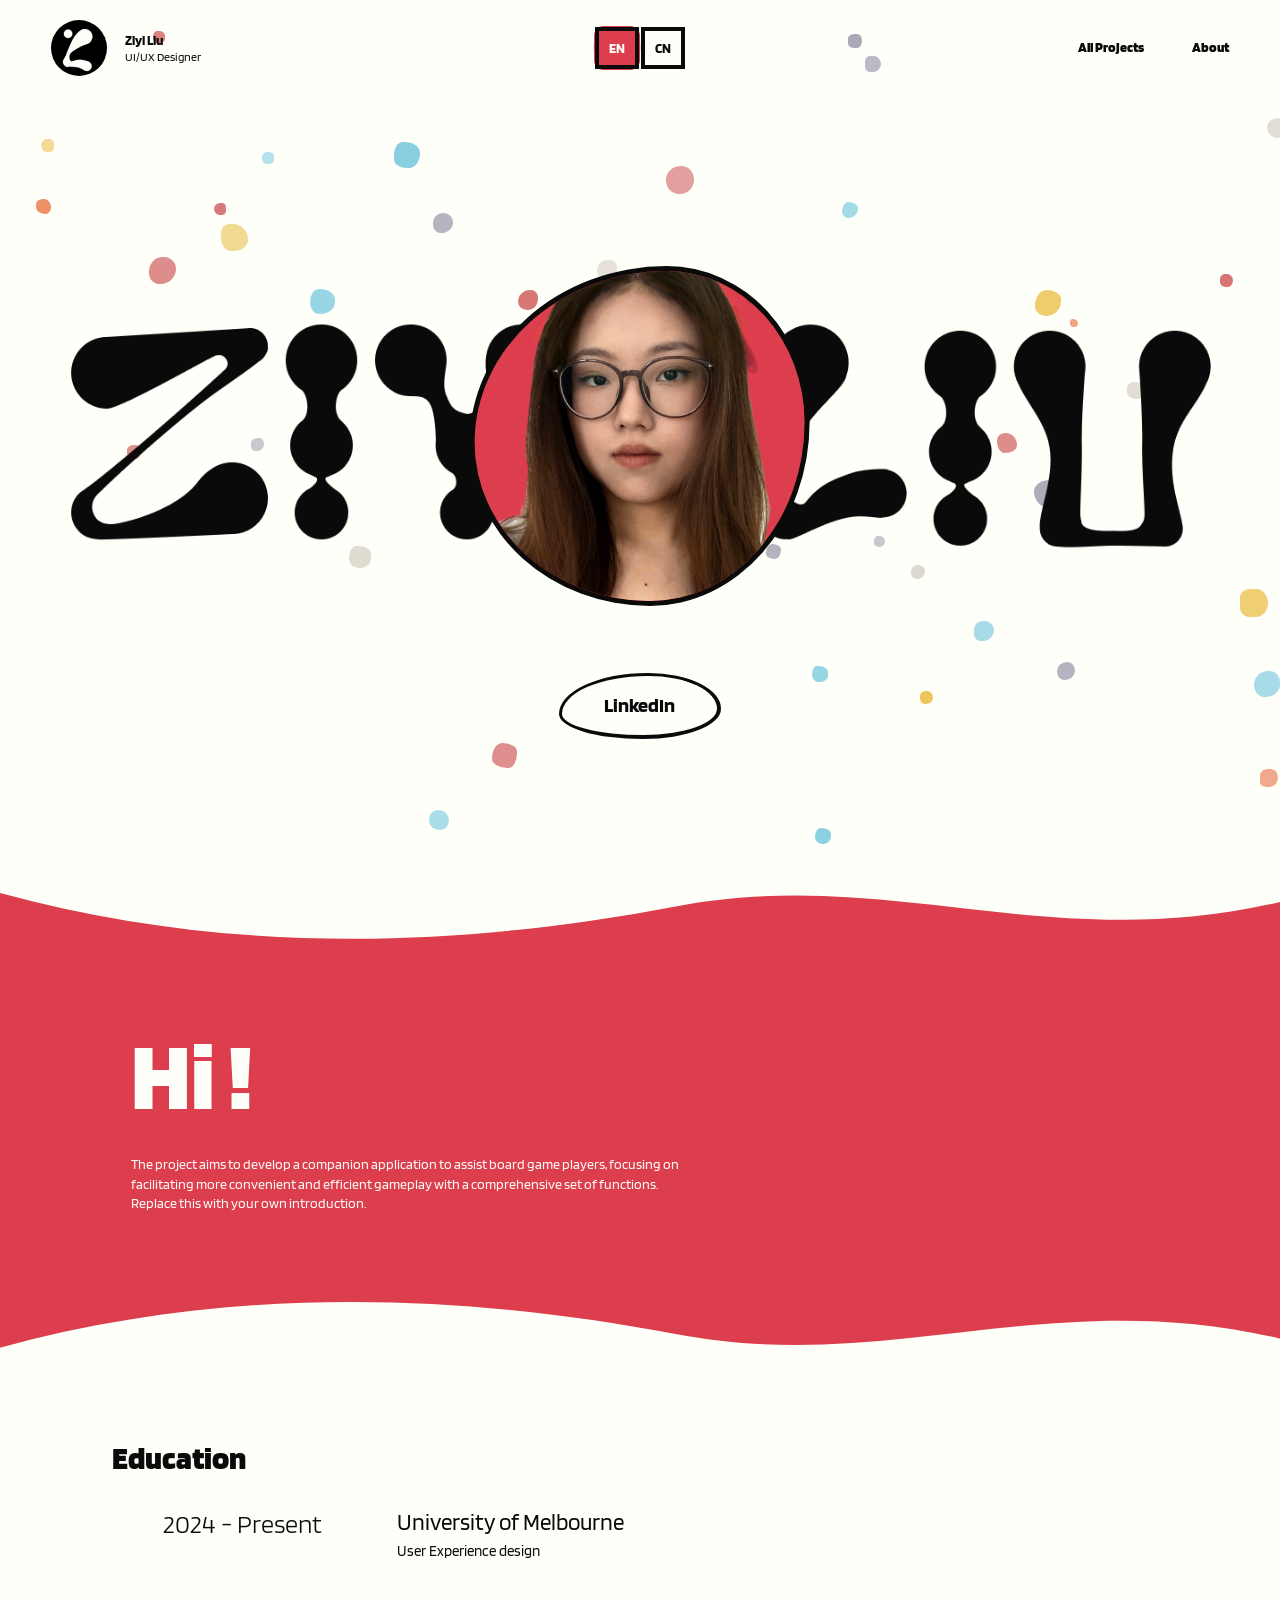
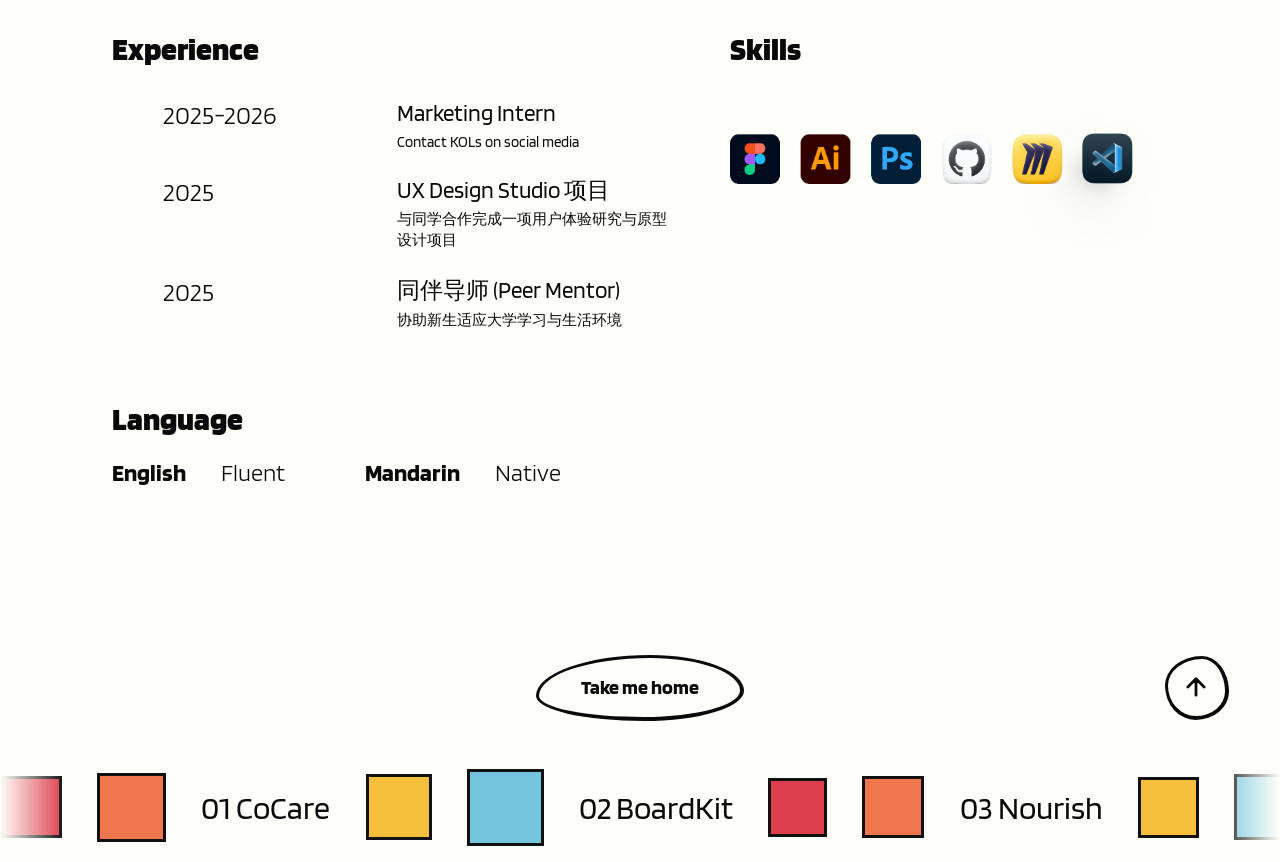
==== commit a6828db1: "about" ====
--- a/about.html
+++ b/about.html
@@ -63,16 +63,17 @@
 <div class="page-deco" id="pageDeco" aria-hidden="true"></div>
 
 <main>
-  <!-- ===== Hero：ZIYI LIU 图片在下层，头像在上层 ===== -->
   <section class="about-hero project">
     <div class="name-wrap">
       <img class="name-art" src="Assets/ziyi-liu.png" alt="Ziyi Liu">
-      <!-- 把你的照片命名为 profile.png 放同目录；没有时只显示红色泡泡 -->
       <div class="profile"><img src="Assets/MyProfile.png" alt="Portrait of Ziyi Liu" onerror="this.style.display='none'"></div>
+    </div>
+    <div class="about-links">
+      <a class="btn-blob" href="https://www.linkedin.com/in/你的链接" target="_blank" rel="noopener noreferrer">LinkedIn</a>
     </div>
   </section>
 
-  <section class="band band-flat">
+  <section class="band band-red">
     <div class="project">
       <h2 class="hi">Hi !</h2>
       <p class="hi-text">The project aims to develop a companion application to assist board game players, focusing on facilitating more convenient and efficient gameplay with a comprehensive set of functions. Replace this with your own introduction.</p>
@@ -80,7 +81,7 @@
   </section>
 
   <div class="project cv">
-    <section class="cv-block">
+        <section class="cv-block">
       <h2>Education</h2>
       <div class="cv-row"><span class="when">2024 - Present</span><div><b>University of Melbourne</b><small>User Experience design</small></div></div>
     </section>
@@ -88,35 +89,26 @@
     <div class="cv-cols cv-block">
       <section>
         <h2>Experience</h2>
-        <div class="cv-row"><span class="when">2025</span><div><b>Marketing Intern</b><small>Contact KOLs on social media</small></div></div>
-        <div class="cv-row"><span class="when">2024</span><div><b>Marketing Intern</b><small>Contact KOLs on social media</small></div></div>
+        <div class="cv-row"><span class="when">2025-2026</span><div><b>Marketing Intern</b><small>Contact KOLs on social media</small></div></div>
+        <div class="cv-row"><span class="when">2025</span><div><b>UX Design Studio 项目</b><small>与同学合作完成一项用户体验研究与原型设计项目</small></div></div>
+        <div class="cv-row"><span class="when">2025</span><div><b>同伴导师 (Peer Mentor)</b><small>协助新生适应大学学习与生活环境</small></div></div>
       </section>
+
       <section>
         <h2>Skills</h2>
-        <div class="skills">
-          <div>
-            <h3>Software Skills</h3>
-            <div class="skill"><span class="skill-ic">Fg</span><span class="dots" data-level="4"></span></div>
-            <div class="skill"><span class="skill-ic">Ai</span><span class="dots" data-level="3"></span></div>
-            <div class="skill"><span class="skill-ic">Ps</span><span class="dots" data-level="3"></span></div>
-          </div>
-          <div>
-            <h3>Coding Skill</h3>
-            <div class="skill"><span class="skill-ic">HTML</span><span class="dots" data-level="4"></span></div>
-            <div class="skill"><span class="skill-ic">CSS</span><span class="dots" data-level="3"></span></div>
-            <div class="skill"><span class="skill-ic">JS</span><span class="dots" data-level="3"></span></div>
-          </div>
+        <!-- 长方形照片：在里面加 <img src="xxx.jpg" alt="">，占位文字会自动消失 -->
+        <div class="skills-photo" data-label="Photo">
+          <img src="Assets/skill-icon.png" alt="icon">
         </div>
       </section>
     </div>
 
     <section class="cv-block">
       <h2>Language</h2>
-      <div class="langs"><div><span>English</span><span>Fluent</span></div><div><span>Mandarin</span><span>Native</span></div></div>
-    </section>
-
-    <section class="cv-block hobbies">
-      <h2>Hobbies &amp; Interests</h2>
+      <div class="langs">
+        <div><b>English</b><span>Fluent</span></div>
+        <div><b>Mandarin</b><span>Native</span></div>
+      </div>
     </section>
   </div>
 </main>
--- a/css.css
+++ b/css.css
@@ -902,7 +902,7 @@
 .band{
   position:relative;
   isolation:isolate;
-  padding:clamp(5rem,11vw,10rem) 0;
+  padding:clamp(10rem,11vw,10rem) 0;
 }
 
 .band::before,.band::after{
@@ -1112,7 +1112,7 @@
    ============================================================ */
 .about-hero {
   padding-top: clamp(10rem, 23vw, 19rem);
-  padding-bottom: clamp(6rem, 17vw, 15rem);
+  padding-bottom: clamp(3rem, 10vw, 13rem);
 }
 
 .name-wrap{
@@ -1175,105 +1175,86 @@
   padding-bottom:clamp(3rem,6vw,5rem);
 }
 
-.cv{
-  padding:4rem 2rem 2rem;
-}
-
-.cv h2{
-  margin:0 0 1.2rem;
-  font-size:var(--h1);
+/* ---------- About ---------- */
+.cv{ padding:4rem 2rem 2rem; }
+.cv h2{ 
+  margin:0 0 1.2rem; 
+  font-size:var(--h1); 
   font-weight:var(--font-weight8);
 }
 .cv-block{
   margin-bottom:3.5rem;
 }
+.hobbies{
+  min-height:10rem;
+}
+
 .cv-cols{
   display:grid;
-  grid-template-columns:1fr 1fr;
+  grid-template-columns:1.3fr 1fr; 
   gap:3rem;
 }
+
 .cv-row{
   display:grid;
-  grid-template-columns:8.5rem 1fr;
-  gap:1rem;
-  padding:.6rem 0 .6rem 2.5rem;
-  align-items:start;
+  grid-template-columns:clamp(8rem,17vw,15.5rem) 1fr;
+  gap:1rem; align-items:start;
+  padding:.8rem 0 .8rem clamp(1rem,4vw,3.4rem);
 }
 .cv-row .when{
-  font-size:var(--h4);
+  font-size:clamp(1.3rem,2vw,1.75rem);
+  font-weight:300;
+  line-height:1.2;
 }
 
 .cv-row b{
   display:block;
-  font-weight:var(--font-weight4);
-  font-size:var(--h4);
+  font-size:clamp(1.2rem,1.8vw,1.55rem);
+  font-weight:400;
+  line-height:1.2;
 }
 .cv-row small{
-  font-size:var(--note);
-}
-.skills{
-  display:grid;
-  grid-template-columns:1fr 1fr;
-  gap:2rem;
-}
-.skills h3{
-  margin:0 0 .8rem;
-  font-size:var(--h4);
-  font-weight:var(--font-weight4);
-}
-.skill{
-  display:flex;
-  align-items:center;
-  gap:1rem;
-  margin-bottom:.9rem;
-}
-.skill-ic{
-  width:40px;
-  height:40px;
-  border-radius:8px;
-  display:grid;
-  place-items:center;
-  font-weight:800;
-  font-size:.9rem;
-  background:var(--grey-bg);
-  color:var(--black);
-}
-.dots i{
-  display:inline-block;
-  width:7px;
-  height:7px;
-  margin-right:.7rem;
-  border-radius:50%;
-  background:color-mix(in srgb,var(--black) 18%,var(--paper));
-}
-.dots i.on{background:var(--black);}
-.langs{
-  display:flex;
-  gap:3rem;
-  flex-wrap:wrap;
-  font-size:var(--h4);
-}
-
-.langs span+span{
-  margin-left:1.5rem;
-}
-.hobbies{min-height:10rem;}
+  display:block;
+  margin-top:.3rem;
+  font-size:.95rem;
+}
+
+.skills-photo{
+  margin-top:2rem;
+  aspect-ratio:3 / 1;                        
+  display:grid; place-items:center; overflow:hidden;
+}
+.skills-photo:not(:has(img))::after{ content:attr(data-label); }
+.skills-photo img{ display:block; width:100%; height:100%; object-fit:cover; }
+
+.langs{ display:flex; flex-wrap:wrap; gap:1rem 5rem; }
+.langs div{ display:flex; align-items:baseline; gap:2.2rem; font-size:1.5rem; }
+.langs b{ font-weight:700; }
+.langs span{ font-weight:300; }
 
 @media (max-width:720px){
-  .cv-cols,.skills{grid-template-columns:1fr;}
-  .cv-row{padding-left:0;grid-template-columns:6rem 1fr;}}
+  .cv-cols{ grid-template-columns:1fr; }
+  .cv-row{ grid-template-columns:6.5rem 1fr; padding-left:0; }
+  .langs{ gap:1rem 2.5rem; }
+}
+/* button */
+.about-links{
+  display:flex; justify-content:center; flex-wrap:wrap; gap:1rem 1.5rem;
+  margin-top:clamp(6rem,5vw,4rem);          
+  position:relative; z-index:3;            
+}
 
 /* ============================================================
-   Header — mobile responsiveness (hamburger menu)
+   Header — mobile responsiveness 
    ============================================================ */
-.nav-toggle{ display:none; }                 /* 电脑端不显示按钮 */
+.nav-toggle{ display:none; }                 
 
 @media (max-width:720px){
   :root{ --header-h:5rem; }
 
   .site-header{
     display:grid;
-    grid-template-columns:1fr auto 1fr;      /* 左右等宽 → 中间的 EN/CN 永远居中 */
+    grid-template-columns:1fr auto 1fr;     
     align-items:center;
     gap:.75rem;
     padding:.75rem 1.25rem;
@@ -1283,7 +1264,7 @@
   .role{ display:none; }
   .lang-switch{ grid-column:2; }
 
-  /* ----- 三条横按钮 ----- */
+  /* ----- nav-wrap ----- */
   .nav-toggle{
     grid-column:3; justify-self:end;
     display:grid; place-content:center; gap:5px;
@@ -1303,12 +1284,12 @@
   .nav-toggle[aria-expanded="true"] span:nth-child(3){ transform:translateY(-8px) rotate(-45deg); }
   .nav-toggle:focus-visible{ outline:2px solid var(--black); outline-offset:3px; }
 
-  /* ----- 点开后出现的列表 ----- */
+  /* ----- listshow-click----- */
   .site-nav{
     position:absolute;
     top:calc(100% + .25rem);
     right:1.25rem;
-    display:none;                            /* 默认隐藏 */
+    display:none;                           
     flex-direction:column;
     gap:.2rem;
     min-width:11rem;
@@ -1321,7 +1302,6 @@
   .site-nav a{ font-size:1.1rem; padding:.5rem 0; }
 }
 
-/* 小手机：只留 logo，名字隐藏（logo 链接本身有 aria-label="Home"） */
 @media (max-width:480px){
   .brand > div{ display:none; }
 }
@@ -1333,20 +1313,20 @@
 }
 
 /* ============================================================
-   Home — mobile bubbles（电脑端不受影响）
+   Home — mobile bubbles
    ============================================================ */
 @media (max-width:720px){
-  /* 页面变高，bubble 可以分布到下方 */
-  .stage{ min-height:220vw; }
-
-  /* 4 个主 bubble 变大，并错开分布（用 !important 才能盖过 index.html 里的行内 style） */
+  .stage{ min-height:220vw; 
+  }
+
+  /* 4 main bubbles*/
   .layer-main .slot{ --size:48vw !important; }
   .layer-main .slot:nth-child(1){ --x:39% !important; --y:18% !important; }
   .layer-main .slot:nth-child(2){ --x:61% !important; --y:39% !important; }
   .layer-main .slot:nth-child(3){ --x:39% !important; --y:60% !important; }
   .layer-main .slot:nth-child(4){ --x:61% !important; --y:81% !important; }
 
-  /* 更细的边框，粗细仍然缓慢变化（比桌面端周期长一点） */
+  /* thiner line */
   .slot .bubble-shape{
     animation:
       morph var(--morph-dur) ease-in-out var(--delay) infinite alternate,
@@ -1364,13 +1344,13 @@
 }
 
 /* ============================================================
-   图片块：上下边缘波浪（不规则）
+   image：irregular line
    ============================================================ */
 :root{
   --wave-h:clamp(36px,7vw,100px);
-  /* 上边缘：波浪线以下保留 */
+  /* top line */
   --wave-keep-top:url("data:image/svg+xml,%3Csvg xmlns='http://www.w3.org/2000/svg' viewBox='0 0 1440 100' preserveAspectRatio='none'%3E%3Cpath d='M0 100V30C260 100 520 90 760 45C1000 0 1180 100 1440 40V100Z'/%3E%3C/svg%3E");
-  /* 下边缘：波浪线以上保留 */
+  /* bottom line */
   --wave-keep-bottom:url("data:image/svg+xml,%3Csvg xmlns='http://www.w3.org/2000/svg' viewBox='0 0 1440 100' preserveAspectRatio='none'%3E%3Cpath d='M0 0V70C260 0 520 10 760 55C1000 100 1180 0 1440 60V0Z'/%3E%3C/svg%3E");
 }
 .ph{
@@ -1383,9 +1363,15 @@
     linear-gradient(#000,#000) 0 calc(var(--wave-h) - 1px) / 100% calc(100% - 2 * var(--wave-h) + 2px) no-repeat,
     var(--wave-keep-bottom) bottom / 100% var(--wave-h) no-repeat;
 }
-/* 以后放真实图片/视频：<div class="ph"><img src="..."></div> */
-.ph img,.ph video{width:100%;height:100%;object-fit:cover;display:block;}
-
+
+.ph img,.ph video{
+  width:100%;
+  height:100%;
+  object-fit:cover;
+  display:block;
+}
+
+/* no irregular line */
 .ph.ph-flat{
   -webkit-mask:none;
           mask:none;
@@ -1394,17 +1380,15 @@
 /* ============================================================
    Nourish page 
    ============================================================ */
-
-/* 只有标题、没有说明文字的章节：靠右 / 靠左 */
 .step[data-align="right"] .step-head h2:only-child{ margin-left:auto; }
 .step[data-align="left"]  .step-head h2:only-child{ margin-right:auto; }
 
-/* hero 下面的 Key Improvements */
+/* key Improvements */
 .key{ margin-top:1rem; max-width:70ch; }
 .key h3{ margin:0 0 .3rem; font-size:var(--note); font-weight:var(--font-weight7); }
 .key ol{ margin:0; padding-left:1.2rem; font-size:var(--note); line-height:1.5; }
 
-/* ---------- Redesigned Wireframe：12 列自由排版 ---------- */
+/* ---------- Redesigned Wireframe： ---------- */
 .wf{ margin-bottom:clamp(2.5rem,5vw,4.5rem); }
 .wf-title{ margin:0; font-size:clamp(1.4rem,2.4vw,2rem); font-weight:var(--font-weight8); line-height:1.1; }
 .wf-note h4{ margin:0 0 .25rem; font-size:var(--note); font-weight:var(--font-weight7); }
@@ -1418,16 +1402,16 @@
 .wf-img:has(img),.idea-img:has(img){ padding:0; background:none; }
 .wf-img img{ display:block; width:100%; height:auto; }
 
-/* 手机：全部上下堆叠 */
+/* mobile */
 .wf-grid{ display:flex; flex-direction:column; gap:1rem; }
 .wf-img{ aspect-ratio:var(--ar,4/3); width:100%; }
 .wf-img:has(img){ aspect-ratio:auto; }
 .wf-img.is-phone{ max-width:15rem; margin-inline:auto; }
 
-/* 桌面：12 列 × --rows 行，按 --c / --r 定位 */
+/* 12 column */
 @media (min-width:721px){
   .wf-grid{
-    --u:clamp(1.4rem,3vw,2.6rem);                       /* 一行的高度 */
+    --u:clamp(1.4rem,3vw,2.6rem);                       /* 1 row height */
     display:grid;
     grid-template-columns:repeat(12,1fr);
     grid-template-rows:repeat(var(--rows,12),var(--u));
@@ -1435,19 +1419,33 @@
   }
   .wf-grid > *{ grid-column:var(--c,1/-1); grid-row:var(--r,auto); min-width:0; align-self:start; }
   .wf-grid > .wf-img{ align-self:stretch; aspect-ratio:auto; max-width:none; margin:0; }
-  .wf-img img{ height:100%; object-fit:contain; }        /* 图片按格子大小完整显示 */
-}
-
-/* ---------- Inspiration：整张图满宽 ---------- */
+  .wf-img img{ height:100%; object-fit:contain; }       
+}
+
+/* ---------- Inspiration ---------- */
 .full-img{ width:100vw; margin:0 0 3rem calc(50% - 50vw); position:relative; z-index:10; }
 .full-img:not(:has(img)){ display:grid; place-items:center; aspect-ratio:var(--ar,16/9); font-weight:var(--font-weight7); font-size:var(--h2); }
 .full-img img{ display:block; width:100%; height:auto; }
 
-/* ---------- Ideation：4 列，手机 2 列 ---------- */
+/* ---------- Ideation ---------- */
 .idea-grid{ display:grid; grid-template-columns:repeat(4,1fr); gap:clamp(1rem,2vw,2rem); }
 .idea{ margin:0; }
 .idea-img{ aspect-ratio:var(--ar,.6); }
 .idea-img:has(img){ aspect-ratio:auto; }
 .idea-img img{ display:block; width:100%; height:auto; }
 .idea figcaption{ margin-top:.8rem; font-size:var(--note); line-height:1.4; }
-@media (max-width:720px){ .idea-grid{ grid-template-columns:repeat(2,1fr); } }+/* ---------- mobile 2 column ---------- */
+@media (max-width:720px){ .idea-grid{ grid-template-columns:repeat(2,1fr); } }
+
+/* About 的 Hi! 红色块：沿用 .ph 的波浪边，但内容是文字 */
+.ph.ph-hi{
+  display:block;                                /* 取消 .ph 的 grid 居中 */
+  aspect-ratio:auto;                            /* 高度由文字内容决定，不再固定 16:9 */
+  margin-bottom:0;
+  padding:calc(var(--wave-h) + 2rem) 0;         /* 上下留出波浪被裁掉的高度，文字不会被切到 */
+  background:var(--c-r);
+  color:#FFFFFA;
+  font-size:var(--p);
+  font-weight:400;
+  text-align:left;
+}
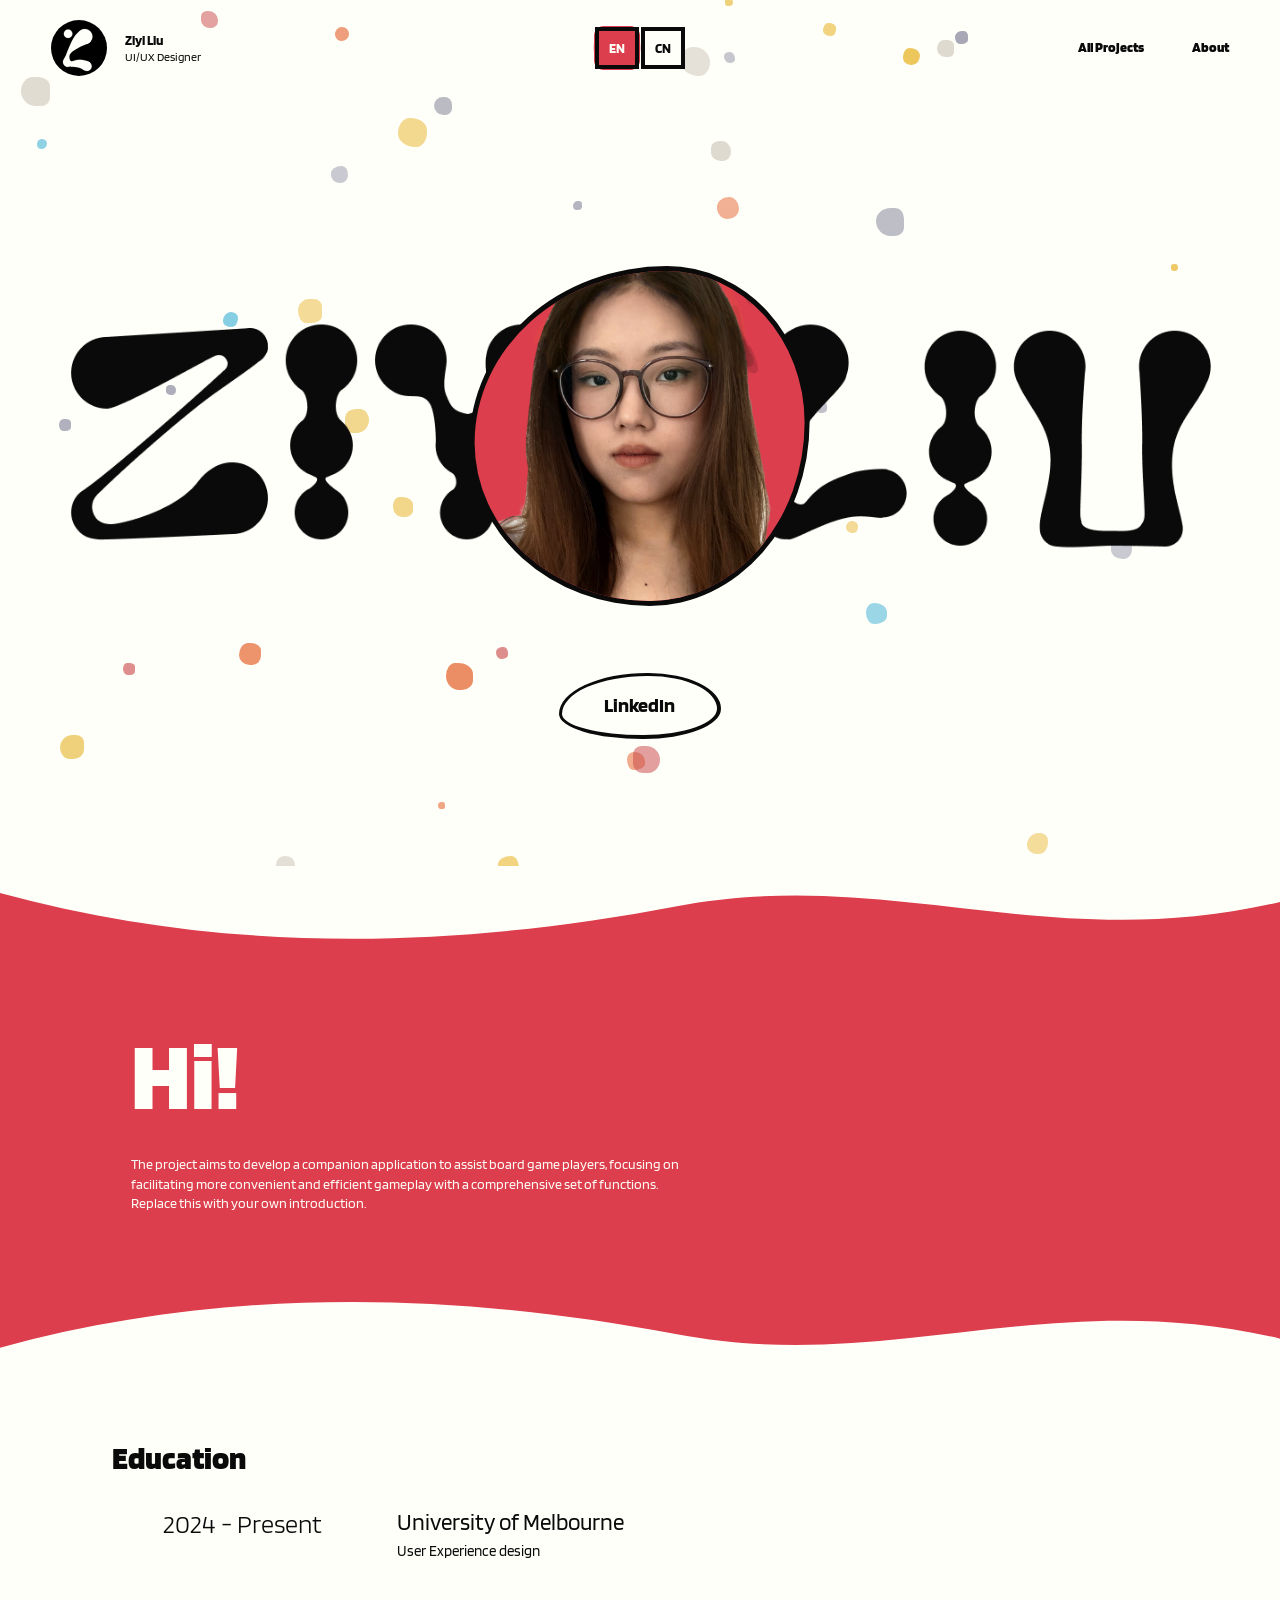
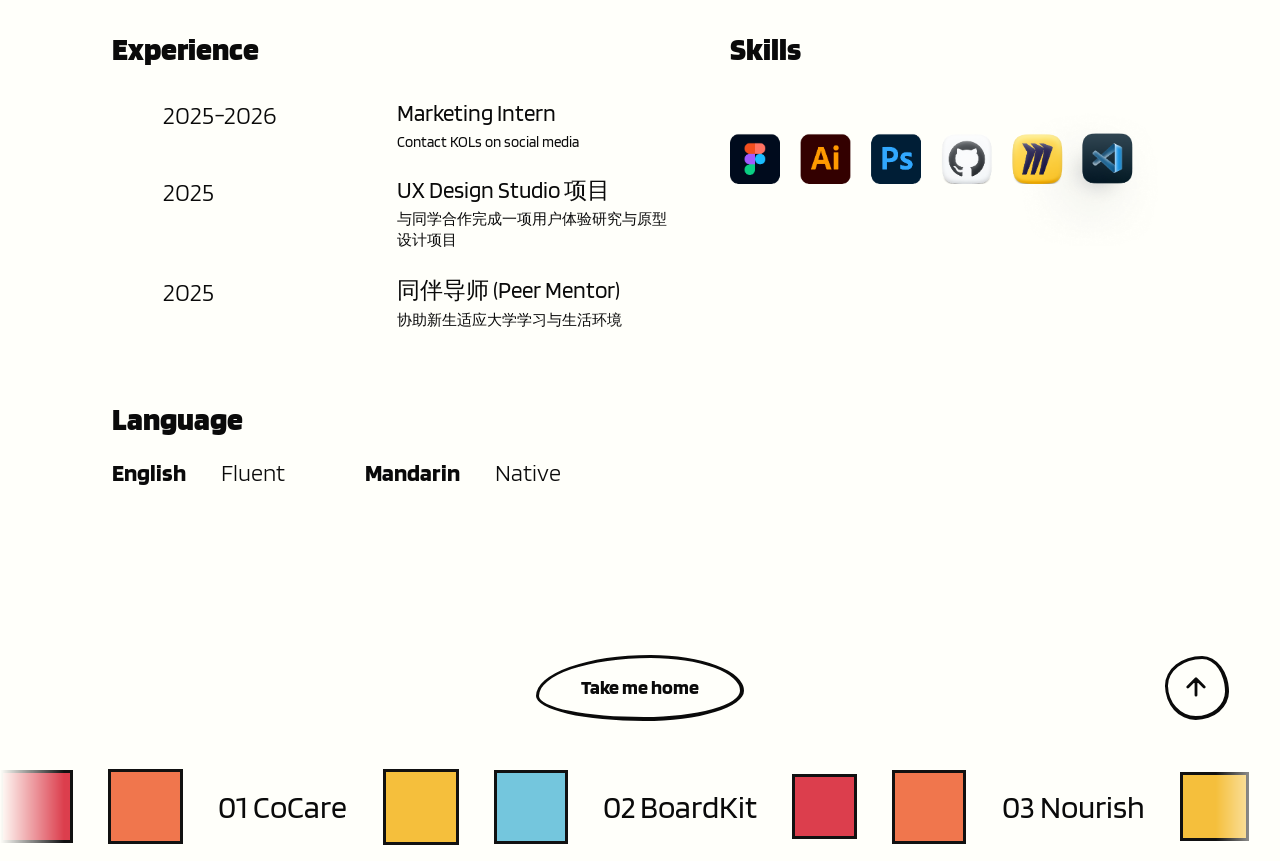
==== commit dd404bfe: "cocare" ====
--- a/about.html
+++ b/about.html
@@ -69,13 +69,13 @@
       <div class="profile"><img src="Assets/MyProfile.png" alt="Portrait of Ziyi Liu" onerror="this.style.display='none'"></div>
     </div>
     <div class="about-links">
-      <a class="btn-blob" href="https://www.linkedin.com/in/你的链接" target="_blank" rel="noopener noreferrer">LinkedIn</a>
+      <a class="btn-blob" href="https://www.linkedin.com/in/ziyi-liu-963504391/" target="_blank" rel="noopener noreferrer">LinkedIn</a>
     </div>
   </section>
 
   <section class="band band-red">
     <div class="project">
-      <h2 class="hi">Hi !</h2>
+      <h2 class="hi">Hi!</h2>
       <p class="hi-text">The project aims to develop a companion application to assist board game players, focusing on facilitating more convenient and efficient gameplay with a comprehensive set of functions. Replace this with your own introduction.</p>
     </div>
   </section>
--- a/css.css
+++ b/css.css
@@ -486,11 +486,22 @@
 .preview-frame svg{ width:100%; height:100%; object-fit:cover; display:block; }
 
 .preview figcaption{
-  position:absolute; left:50%; bottom:12%; transform:translateX(-50%);
-  padding:.25rem .9rem;
-  background:var(--paper); color:#111;
-  border:2px solid #111; border-radius:999px;
-  font-weight:var(--font-weight7); font-size:.85rem; white-space:nowrap;
+  position:absolute; 
+  left:50%; 
+  bottom:10%;
+  transform:translateX(-50%) rotate(-2deg);        
+  width:max-content; 
+  max-width:82%;                
+  padding:.7rem 1.6rem;                            
+  background:var(--paper); 
+  color:#111;
+  border:3px solid #111;
+  border-width:3px 4px 4px 3px;                    
+  border-radius:58% 42% 52% 48% / 62% 54% 46% 38%; 
+  font-size:clamp(1rem,1.7vw,1.4rem);              
+  font-weight:var(--font-weight7);
+  line-height:1.2; 
+  text-align:center;
 }
 
 /* ============================================================
@@ -556,7 +567,7 @@
 /* ---------- Hero ---------- */
 .hero{
   padding-top:3rem;
-  padding-bottom:18rem;
+  padding-bottom:8rem;
 }
 .hero-title{
   display:flex;
@@ -1448,4 +1459,46 @@
   font-size:var(--p);
   font-weight:400;
   text-align:left;
-}+}
+
+ /* ============================================================
+   Hero
+   ============================================================ */
+.hero-body{
+  display:grid;
+  grid-template-columns:minmax(0,1.1fr) minmax(0,1fr);
+  gap:clamp(1.5rem,4vw,4rem);
+  align-items:start;                       /* 上边缘对齐，两部分平行 */
+}
+.hero-body:not(:has(.hero-media)){ grid-template-columns:1fr; }   /* 没有 mockup 时和原来一样 */
+.hero-text .intro,
+.hero-text .key{ max-width:none; }
+
+
+.hero-media{ display:grid; justify-items:center; align-items:start; }
+.mock{ display:grid; place-items:center; text-align:center; font-size:var(--note); color:var(--grey1); }
+.mock:not(:has(img)){ background:var(--grey-bg); border-radius:12px; }
+.mock:not(:has(img))::after{ content:attr(data-label); }
+.mock img{ display:block; width:100%; height:auto; filter:drop-shadow(0 12px 24px rgba(0,0,0,.18)); }
+
+.mock-laptop{ width:100%; aspect-ratio:16 / 10; }                  
+.mock-phone{ width:min(55%,14rem); aspect-ratio:9 / 19; }        
+.mock-phone:not(:has(img)){ border-radius:24px; }
+.mock-laptop:has(img),
+.mock-phone:has(img){ aspect-ratio:auto; }                        
+.mock-phone:not(:has(img)){ border-radius:22px; }
+.mock-laptop:has(img),
+.mock-phone:has(img){ aspect-ratio:auto; }
+
+
+@media (max-width:720px){
+  .hero-body{ grid-template-columns:1fr; }
+  .hero-media{ width:min(100%,30rem); margin:1rem auto 0; }
+}
+
+/* CoCare  */
+
+.wf-note.is-lg h4{ margin:0 0 .6rem; font-size:clamp(1.3rem,2vw,1.75rem); font-weight:var(--font-weight7); line-height:1.15; }
+.wf-note.is-lg p { font-size:clamp(.95rem,1.25vw,1.15rem); line-height:1.5; }
+
+.full-img.is-contained{ width:100%; margin-left:0; }
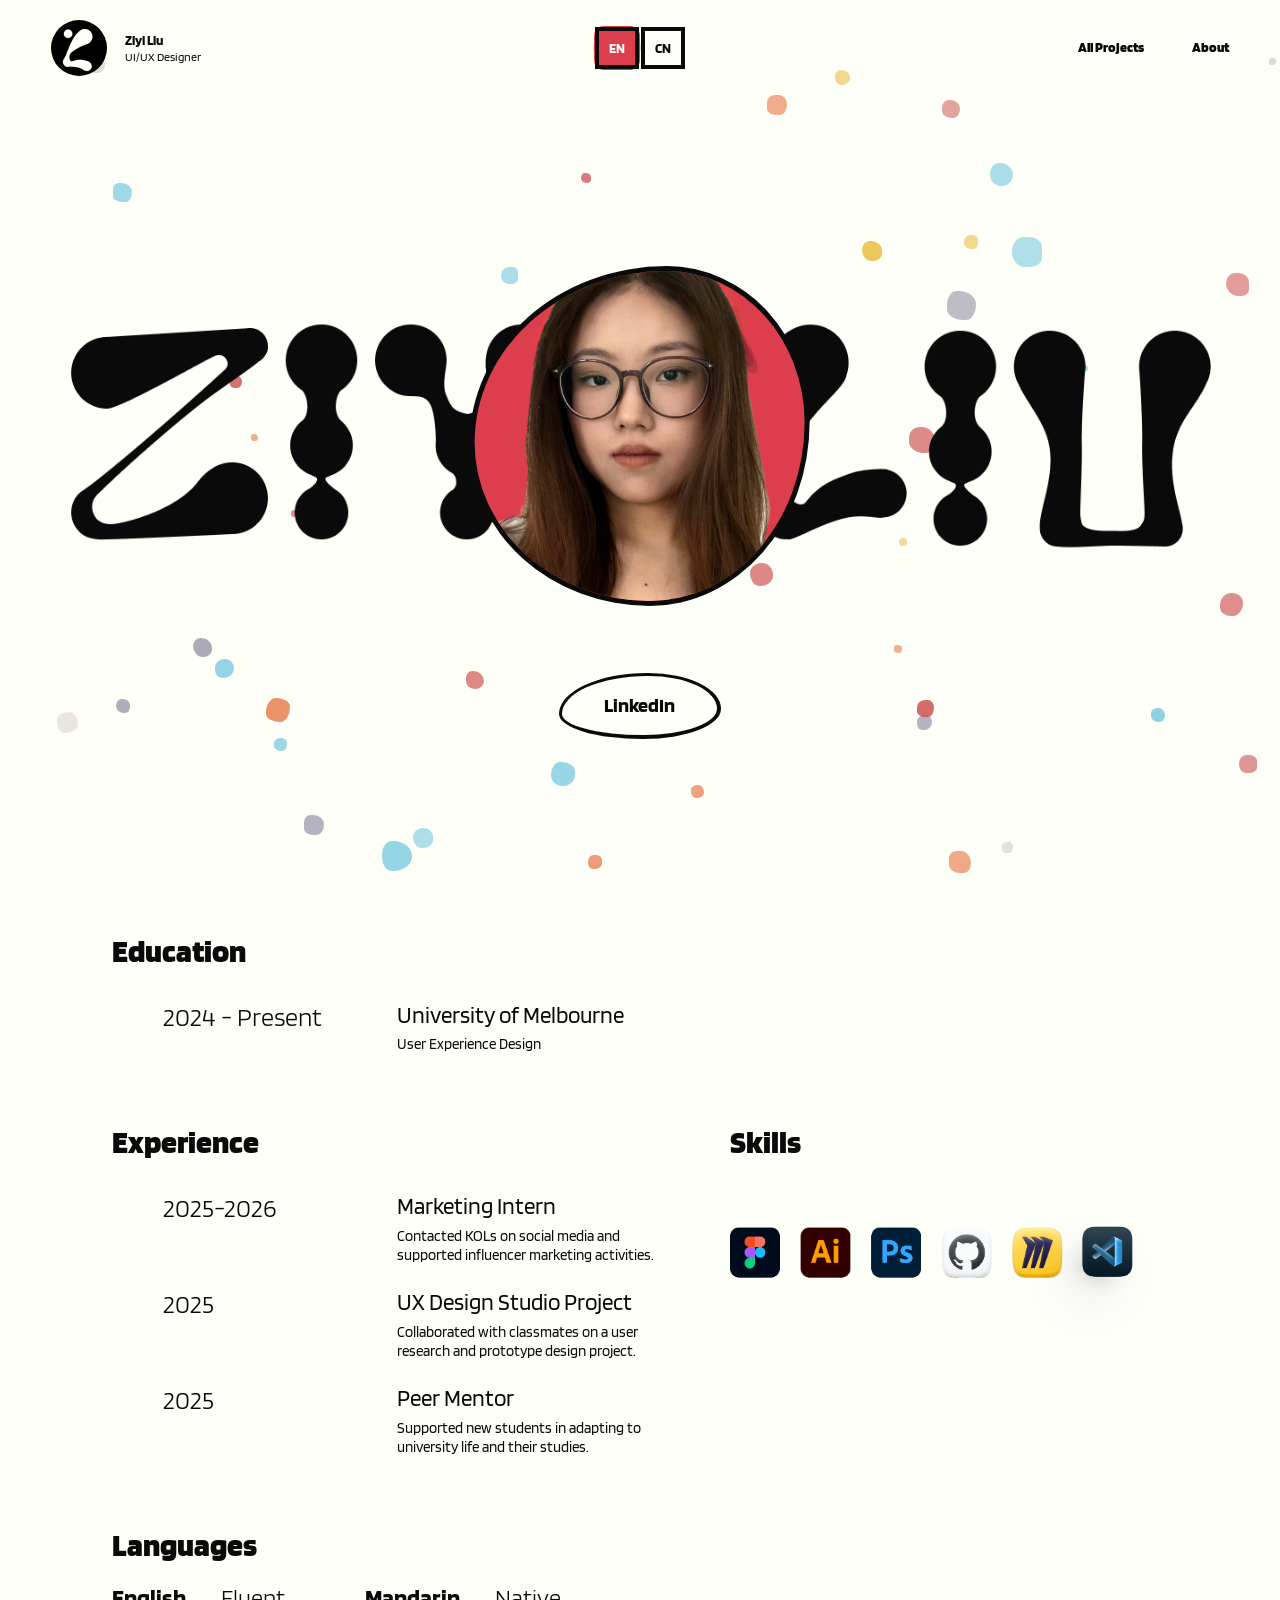
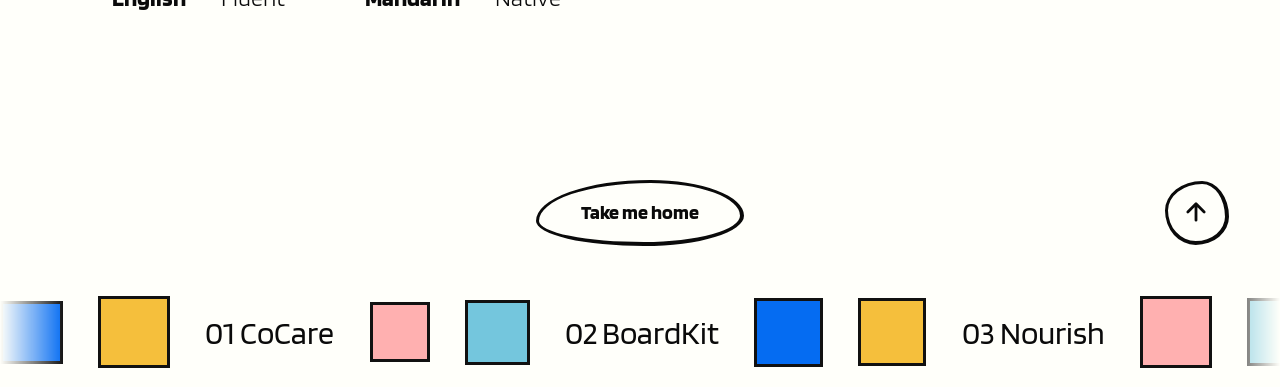
==== commit 0e3d5b95: "bug" ====
--- a/about.html
+++ b/about.html
@@ -73,44 +73,93 @@
     </div>
   </section>
 
-  <section class="band band-red">
+  <!-- <section class="band band-red">
     <div class="project">
       <h2 class="hi">Hi!</h2>
       <p class="hi-text">The project aims to develop a companion application to assist board game players, focusing on facilitating more convenient and efficient gameplay with a comprehensive set of functions. Replace this with your own introduction.</p>
     </div>
+  </section> -->
+
+  <div class="project cv">
+
+  <!-- Education -->
+  <section class="cv-block">
+    <h2 data-i18n="about.education">Education</h2>
+
+    <div class="cv-row">
+      <span class="when">2024 - Present</span>
+      <div>
+        <b data-i18n="about.university">University of Melbourne</b>
+        <small data-i18n="about.degree">User Experience Design</small>
+      </div>
+    </div>
   </section>
 
-  <div class="project cv">
-        <section class="cv-block">
-      <h2>Education</h2>
-      <div class="cv-row"><span class="when">2024 - Present</span><div><b>University of Melbourne</b><small>User Experience design</small></div></div>
+  <!-- Experience -->
+  <div class="cv-cols cv-block">
+
+    <section>
+      <h2 data-i18n="about.experience">Experience</h2>
+
+      <div class="cv-row">
+        <span class="when">2025-2026</span>
+        <div>
+          <b data-i18n="about.marketing">Marketing Intern</b>
+          <small data-i18n="about.marketing.desc">
+            Contacted KOLs on social media and supported influencer marketing activities.
+          </small>
+        </div>
+      </div>
+
+      <div class="cv-row">
+        <span class="when">2025</span>
+        <div>
+          <b data-i18n="about.ux">UX Design Studio Project</b>
+          <small data-i18n="about.ux.desc">
+            Collaborated with classmates on a user research and prototype design project.
+          </small>
+        </div>
+      </div>
+
+      <div class="cv-row">
+        <span class="when">2025</span>
+        <div>
+          <b data-i18n="about.mentor">Peer Mentor</b>
+          <small data-i18n="about.mentor.desc">
+            Supported new students in adapting to university life and their studies.
+          </small>
+        </div>
+      </div>
     </section>
 
-    <div class="cv-cols cv-block">
-      <section>
-        <h2>Experience</h2>
-        <div class="cv-row"><span class="when">2025-2026</span><div><b>Marketing Intern</b><small>Contact KOLs on social media</small></div></div>
-        <div class="cv-row"><span class="when">2025</span><div><b>UX Design Studio 项目</b><small>与同学合作完成一项用户体验研究与原型设计项目</small></div></div>
-        <div class="cv-row"><span class="when">2025</span><div><b>同伴导师 (Peer Mentor)</b><small>协助新生适应大学学习与生活环境</small></div></div>
-      </section>
-
-      <section>
-        <h2>Skills</h2>
-        <!-- 长方形照片：在里面加 <img src="xxx.jpg" alt="">，占位文字会自动消失 -->
-        <div class="skills-photo" data-label="Photo">
-          <img src="Assets/skill-icon.png" alt="icon">
-        </div>
-      </section>
-    </div>
-
-    <section class="cv-block">
-      <h2>Language</h2>
-      <div class="langs">
-        <div><b>English</b><span>Fluent</span></div>
-        <div><b>Mandarin</b><span>Native</span></div>
+    <!-- Skills -->
+    <section>
+      <h2 data-i18n="about.skills">Skills</h2>
+      <div class="skills-photo" data-label="Photo">
+        <img src="Assets/skill-icon.png" alt="icon">
       </div>
     </section>
+
   </div>
+
+  <!-- Languages -->
+  <section class="cv-block">
+    <h2 data-i18n="about.language">Languages</h2>
+
+    <div class="langs">
+      <div>
+        <b>English</b>
+        <span data-i18n="about.english">Fluent</span>
+      </div>
+
+      <div>
+        <b>Mandarin</b>
+        <span data-i18n="about.mandarin">Native</span>
+      </div>
+    </div>
+  </section>
+
+</div>
 </main>
 
 <footer class="site-footer" id="siteFooter"></footer>
--- a/css.css
+++ b/css.css
@@ -8,6 +8,8 @@
   --c-o:#F0764D;    /* orange */
   --c-r:#DC3E4D;     /* red */
   --c-b:#74C6DD;   /* blue */
+  --dark-blue: #056CF2;
+  --pink:#FFB0B0;
 
   /* decoration bubble colour */
   --d-1:233,186,60;
@@ -103,9 +105,19 @@
   transition:transform .35s cubic-bezier(.3,1.4,.5,1);
 }
 .brand:hover .brand-logo,
-.brand:focus-visible .brand-logo{transform:rotate(-12deg) scale(1.08);}
-.brand:active .brand-logo{transform:scale(.94);}
-.brand:focus-visible{outline:2px solid var(--black);outline-offset:6px;border-radius:999px;}
+.brand:focus-visible .brand-logo{
+  transform:rotate(-12deg) scale(1.08);
+}
+
+.brand:active .brand-logo{
+  transform:scale(.94);
+}
+
+.brand:focus-visible{
+  outline:2px solid var(--black);
+  outline-offset:6px;
+  border-radius:999px;
+}
 
 .wordmark{
   font-weight:var(--font-weight7);
@@ -115,7 +127,12 @@
   letter-spacing:0;
   }
   
-.role{font-weight:var(--font-weight4);font-size:var(--note);line-height:1.3;margin:0;}
+.role{
+  font-weight:var(--font-weight4);
+  font-size:var(--note);
+  line-height:1.3;
+  margin:0;
+}
 
 /* middle：language switch */
 .lang-switch{
@@ -213,10 +230,18 @@
 .lang-btn[data-set-lang="en"]{left:0;}
 .lang-btn[data-set-lang="zh"]{left:50%;}
 .lang-btn[aria-pressed="true"]{color:var(--paper);}   
-.lang-btn:focus-visible{outline:2px solid var(--black);outline-offset:2px;}
+.lang-btn:focus-visible{
+  outline:2px solid var(--black);
+  outline-offset:2px;
+}
 
 /* right：nav bar */
-.site-nav{justify-self:end;display:flex;gap:3rem;}
+.site-nav{
+  justify-self:end;
+  display:flex;
+  gap:3rem;
+}
+
 .site-nav a{
   color:var(--black);
   text-decoration:none;
@@ -421,11 +446,15 @@
   filter:saturate(1.15);
 }
 .bubble:hover .bubble-icon,
-.bubble:focus-visible .bubble-icon{transform:translateY(-3px) scale(1.06);}
-.bubble:focus-visible{outline:2px solid var(--black);outline-offset:8px;border-radius:40%;}
+.bubble:focus-visible .bubble-icon{
+  transform:translateY(-3px) scale(1.06);}
+.bubble:focus-visible{
+  outline:2px solid var(--black);
+  outline-offset:8px;
+  border-radius:40%;
+}
 
 /* ---------- hover preview ---------- */
-/* ---------- 放大倍数只改这里 ---------- */
 :root{ 
   --grow:1.05; 
 }        
@@ -470,10 +499,8 @@
   }
 }
 
-/* 图片框：和 bubble-shape 用同一组 morph / drift 参数，所以形状和位置会同步 */
-/* 图片框：没有边框，放在 bubble 下面，由 bubble 原本的边框盖住它的边缘 */
 .preview-frame{
-  position:absolute; inset:2px; display:block;      /* 缩进 2px，避免边缘露出来 */
+  position:absolute; inset:2px; display:block;     
   border:0;
   border-radius:var(--r-a);
   background:var(--tint);
@@ -483,7 +510,12 @@
     slotDrift var(--drift-dur) ease-in-out var(--delay) infinite alternate;
 }
 .preview-frame img,
-.preview-frame svg{ width:100%; height:100%; object-fit:cover; display:block; }
+.preview-frame svg{ 
+  width:100%; 
+  height:100%; 
+  object-fit:cover; 
+  display:block; 
+}
 
 .preview figcaption{
   position:absolute; 
@@ -547,7 +579,6 @@
 /* ============================================================
    BoardKit Page
    ============================================================ */
-
 .project{
   position:relative;
   z-index:10;
@@ -581,7 +612,15 @@
   padding-top: 2rem;
 }
 
-.tags{list-style:none;display:flex;gap:.6rem;flex-wrap:wrap;margin:1.2rem 0 0;padding:0;}
+.tags{
+  list-style:none;
+  display:flex;
+  gap:.6rem;
+  flex-wrap:wrap;
+  margin:1.2rem 0 0;
+  padding:0;
+}
+
 .tags li{
   border:2px solid var(--black);border-radius:999px;
   padding:.2rem 1rem;font-size:var(--p);
@@ -672,11 +711,21 @@
   gap:2rem;
   margin-bottom:2rem;
 }
-.step-head p{max-width:30ch;margin:0;font-size:var(--note);line-height:1.4;}
+.step-head p{
+  max-width:30ch;
+  margin:0;
+  font-size:var(--note);
+  line-height:1.4;
+}
+
 .step-head h2{
   margin:0;text-align:right;
-  font-weight:var(--font-weight8);font-size:clamp(1.75rem,4.4vw,3.5rem);line-height:1;letter-spacing:-0.01em;
-}
+  font-weight:var(--font-weight8);
+  font-size:clamp(1.75rem,4.4vw,3.5rem);
+  line-height:1;
+  letter-spacing:-0.01em;
+}
+
 .ph{
   display:grid;
   place-items:center;
@@ -686,19 +735,26 @@
   font-weight:var(--font-weight7);
   font-size:var(--h2);
   width:100vw;
-  margin:0 0 3rem calc(50% - 50vw);   /* full-bleed */
+  margin:0 0 3rem calc(50% - 50vw);   
 }
 
 @media (max-width:720px){
-  .step-head{flex-direction:column;align-items:flex-start;}
-  .step-head h2{text-align:left;}
-  .num-float{top:5.5rem;width:52px;}
+  .step-head{
+    flex-direction:column;
+    align-items:flex-start;
+  }
+  .step-head h2{
+    text-align:left;
+  }
+  .num-float{
+    top:5.5rem;
+    width:52px;
+  }
 }
 @media (prefers-reduced-motion:reduce){
   .marquee-track,.mq-bubble,.num-bubble.pop{animation:none !important;}
   .num-float{transition:none;}
 }
-
 
 /* ============================================================
    allProjects Page-project list
@@ -725,8 +781,12 @@
 }
 
 .visually-hidden{
-  position:absolute;width:1px;height:1px;overflow:hidden;
-  clip:rect(0 0 0 0);white-space:nowrap;
+  position:absolute;
+  width:1px;
+  height:1px;
+  overflow:hidden;
+  clip:rect(0 0 0 0);
+  white-space:nowrap;
 }
 
 .projects-page{
@@ -742,7 +802,12 @@
 }
 
 /* ---------- ledt:list ---------- */
-.project-list{list-style:none;margin:0;padding:0;}
+.project-list{
+  list-style:none;
+  margin:0;
+  padding:0;
+}
+
 .project-item{
   font-weight:var(--font-weight4);              
 }
@@ -770,8 +835,13 @@
   font-size:var(--h2);
   line-height:1.1;
 }
-.project-num{margin-right:.5rem;}
-.project-item .tags{margin:0;}                 
+.project-num{
+  margin-right:.5rem;
+}
+.project-item .tags{
+  margin:0;
+}           
+
 .project-desc{
   margin:.9rem 0 0;
   font-size:var(--p);
@@ -779,7 +849,6 @@
   font-weight:inherit;
 }
 
-/* 静止的不规则分隔线 */
 .project-line{
   display:block;
   width:100%;
@@ -794,25 +863,37 @@
 }
 
 /* ---------- right：project poster ---------- */
-.project-preview{
-  position:sticky;
-  top:calc(var(--header-h) + 1rem);
-  aspect-ratio:4 / 3;
-  background:color-mix(in srgb, var(--black) 14%, var(--paper)); 
-  overflow:hidden;
-}
-.preview-slide{
-  position:absolute;
-  inset:0;
-  margin:0;
-  display:grid;
-  place-items:center;
-  opacity:0;
-  transition:opacity .35s ease;
-}
-.preview-slide.is-active{opacity:1;}
-.preview-slide img{width:100%;height:100%;object-fit:cover;display:block;}
-.preview-placeholder{color:var(--grey1);font-size:var(--p);}
+.project-preview {
+  display: flex;
+  justify-content: center;
+  align-items: center;
+  overflow: hidden;
+}
+
+.preview-slide {
+  display: none;
+  width: 100%;
+  height: 100%;
+  margin: 0;
+  justify-content: center;
+  align-items: center;
+}
+
+.preview-slide.is-active {
+  display: flex;
+}
+
+.preview-slide img {
+  display: block;
+  width: 100%;
+  height: 100%;
+  object-fit: contain;
+  object-position: center;
+}
+.preview-placeholder{
+  color:var(--grey1);
+  font-size:var(--p);
+}
 
 @media (max-width:720px){
   .projects-page{
@@ -881,7 +962,7 @@
 .side-nav a.is-active::before{transform:scale(1);}
 @media (max-width:1359px){.side-nav{display:none;}}
 
-/* ---- section heading variants: data-align="left|right" ---- */
+/* ---- section heading variants: data-align="left/right" ---- */
 .step-head{
   align-items:center;
 }
@@ -1115,8 +1196,12 @@
   text-decoration:underline;
   text-underline-offset:.2em;
 }
-.mq-word.is-current{font-weight:var(--font-weight8);}
-.marquee:hover .marquee-track{animation-play-state:paused;}
+.mq-word.is-current{
+  font-weight:var(--font-weight8);
+}
+.marquee:hover .marquee-track{
+  animation-play-state:paused;
+}
 
 /* ============================================================
    About page
@@ -1209,7 +1294,8 @@
 .cv-row{
   display:grid;
   grid-template-columns:clamp(8rem,17vw,15.5rem) 1fr;
-  gap:1rem; align-items:start;
+  gap:1rem; 
+  align-items:start;
   padding:.8rem 0 .8rem clamp(1rem,4vw,3.4rem);
 }
 .cv-row .when{
@@ -1233,26 +1319,60 @@
 .skills-photo{
   margin-top:2rem;
   aspect-ratio:3 / 1;                        
-  display:grid; place-items:center; overflow:hidden;
-}
-.skills-photo:not(:has(img))::after{ content:attr(data-label); }
-.skills-photo img{ display:block; width:100%; height:100%; object-fit:cover; }
-
-.langs{ display:flex; flex-wrap:wrap; gap:1rem 5rem; }
-.langs div{ display:flex; align-items:baseline; gap:2.2rem; font-size:1.5rem; }
-.langs b{ font-weight:700; }
-.langs span{ font-weight:300; }
+  display:grid; 
+  place-items:center; 
+  overflow:hidden;
+}
+.skills-photo:not(:has(img))::after{ 
+  content:attr(data-label); 
+}
+.skills-photo img{ 
+  display:block; 
+  width:100%; 
+  height:100%; 
+  object-fit:cover; 
+}
+
+.langs{ 
+  display:flex; 
+  flex-wrap:wrap; 
+  gap:1rem 5rem; 
+}
+.langs div{ 
+  display:flex; 
+  align-items:baseline; 
+  gap:2.2rem; 
+  font-size:1.5rem; 
+}
+
+.langs b{ 
+  font-weight:700; 
+}
+.langs span{ 
+  font-weight:300; 
+}
 
 @media (max-width:720px){
-  .cv-cols{ grid-template-columns:1fr; }
-  .cv-row{ grid-template-columns:6.5rem 1fr; padding-left:0; }
-  .langs{ gap:1rem 2.5rem; }
+  .cv-cols{ 
+    grid-template-columns:1fr; 
+  }
+  .cv-row{ 
+    grid-template-columns:6.5rem 1fr;
+    padding-left:0; 
+  }
+  .langs{ 
+    gap:1rem 2.5rem; 
+  }
 }
 /* button */
 .about-links{
-  display:flex; justify-content:center; flex-wrap:wrap; gap:1rem 1.5rem;
+  display:flex; 
+  justify-content:center; 
+  flex-wrap:wrap; 
+  gap:1rem 1.5rem;
   margin-top:clamp(6rem,5vw,4rem);          
-  position:relative; z-index:3;            
+  position:relative; 
+  z-index:3;            
 }
 
 /* ============================================================
@@ -1270,23 +1390,42 @@
     gap:.75rem;
     padding:.75rem 1.25rem;
   }
-  .brand{ grid-column:1; gap:.6rem; }
-  .brand-logo{ width:44px; height:44px; }
-  .role{ display:none; }
-  .lang-switch{ grid-column:2; }
+  .brand{ 
+    grid-column:1; 
+    gap:.6rem; 
+  }
+  .brand-logo{ 
+    width:44px; 
+    height:44px; 
+  }
+  .role{ 
+    display:none; 
+  }
+  .lang-switch{ 
+    grid-column:2; 
+  }
 
   /* ----- nav-wrap ----- */
   .nav-toggle{
-    grid-column:3; justify-self:end;
-    display:grid; place-content:center; gap:5px;
-    width:44px; height:44px; padding:0;
-    background:transparent; color:var(--black);
+    grid-column:3; 
+    justify-self:end;
+    display:grid; 
+    place-content:center; 
+    gap:5px;
+    width:44px; 
+    height:44px; 
+    padding:0;
+    background:transparent; 
+    color:var(--black);
     border:3px solid var(--black);
     border-radius:55% 45% 48% 52% / 62% 54% 46% 38%;
     cursor:pointer;
   }
   .nav-toggle span{
-    display:block; width:20px; height:3px; border-radius:2px;
+    display:block; 
+    width:20px; 
+    height:3px; 
+    border-radius:2px;
     background:currentColor;
     transition:transform .25s, opacity .2s;
   }
@@ -1309,8 +1448,13 @@
     border:3px solid var(--black);
     border-radius:28px 36px 30px 34px / 34px 28px 36px 30px;
   }
-  .site-nav.is-open{ display:flex; }
-  .site-nav a{ font-size:1.1rem; padding:.5rem 0; }
+  .site-nav.is-open{ 
+    display:flex; 
+  }
+  .site-nav a{ 
+    font-size:1.1rem; 
+    padding:.5rem 0; 
+  }
 }
 
 @media (max-width:480px){
@@ -1318,8 +1462,14 @@
 }
 
 @media (max-width:360px){
-  .site-header{ padding:.75rem 1rem; gap:.5rem; }
-  .brand-logo{ width:40px; height:40px; }
+  .site-header{ 
+    padding:.75rem 1rem; 
+    gap:.5rem; 
+  }
+  .brand-logo{ 
+    width:40px; 
+    height:40px;
+  }
   .site-nav{ right:1rem; }
 }
 
@@ -1395,29 +1545,87 @@
 .step[data-align="left"]  .step-head h2:only-child{ margin-right:auto; }
 
 /* key Improvements */
-.key{ margin-top:1rem; max-width:70ch; }
-.key h3{ margin:0 0 .3rem; font-size:var(--note); font-weight:var(--font-weight7); }
-.key ol{ margin:0; padding-left:1.2rem; font-size:var(--note); line-height:1.5; }
+.key{ 
+  margin-top:1rem; 
+  max-width:70ch; 
+}
+.key h3{ 
+  margin:0 0 .3rem; 
+  font-size:var(--note); 
+  font-weight:var(--font-weight7); 
+}
+.key ol{ 
+  margin:0; 
+  padding-left:1.2rem; 
+  font-size:var(--note); 
+  line-height:1.5; 
+}
 
 /* ---------- Redesigned Wireframe： ---------- */
-.wf{ margin-bottom:clamp(2.5rem,5vw,4.5rem); }
-.wf-title{ margin:0; font-size:clamp(1.4rem,2.4vw,2rem); font-weight:var(--font-weight8); line-height:1.1; }
-.wf-note h4{ margin:0 0 .25rem; font-size:var(--note); font-weight:var(--font-weight7); }
-.wf-note p{ margin:0; font-size:var(--note); line-height:1.45; }
-
-.wf-img,.idea-img,.full-img{ background:var(--grey-bg); color:var(--grey1); overflow:hidden; }
+.wf{ 
+  margin-bottom:clamp(2.5rem,5vw,4.5rem); 
+}
+.wf-title{ 
+  margin:0;
+  font-size:clamp(1.4rem,2.4vw,2rem); 
+  font-weight:var(--font-weight8); 
+  line-height:1.1; 
+}
+.wf-note h4{ 
+  margin:0 0 .25rem; 
+  font-size:var(--note); 
+  font-weight:var(--font-weight7); 
+}
+.wf-note p{
+  margin:0; 
+  font-size:var(--note); 
+  line-height:1.45; 
+}
+
+.wf-img,.idea-img,.full-img{ 
+  background:var(--grey-bg); 
+  color:var(--grey1); 
+  overflow:hidden; 
+}
+
 .wf-img:not(:has(img))::after,
 .idea-img:not(:has(img))::after,
 .full-img:not(:has(img))::after{ content:attr(data-label); }
-.wf-img,.idea-img{ display:grid; place-items:center; text-align:center; font-size:var(--note); padding:.5rem; }
-.wf-img:has(img),.idea-img:has(img){ padding:0; background:none; }
-.wf-img img{ display:block; width:100%; height:auto; }
+
+.wf-img,.idea-img{ 
+  display:grid; 
+  place-items:center;
+  text-align:center; 
+  font-size:var(--note); 
+  padding:.5rem; 
+}
+.wf-img:has(img),.idea-img:has(img){ 
+  padding:0; 
+  background:none; 
+}
+.wf-img img{ 
+  display:block; 
+  width:100%; 
+  height:auto; 
+}
 
 /* mobile */
-.wf-grid{ display:flex; flex-direction:column; gap:1rem; }
-.wf-img{ aspect-ratio:var(--ar,4/3); width:100%; }
-.wf-img:has(img){ aspect-ratio:auto; }
-.wf-img.is-phone{ max-width:15rem; margin-inline:auto; }
+.wf-grid{ 
+  display:flex; 
+  flex-direction:column; 
+  gap:1rem; 
+}
+.wf-img{ 
+  aspect-ratio:var(--ar,4/3); 
+  width:100%;
+ }
+.wf-img:has(img){ 
+  aspect-ratio:auto; 
+}
+.wf-img.is-phone{ 
+  max-width:15rem; 
+  margin-inline:auto;
+}
 
 /* 12 column */
 @media (min-width:721px){
@@ -1434,26 +1642,53 @@
 }
 
 /* ---------- Inspiration ---------- */
-.full-img{ width:100vw; margin:0 0 3rem calc(50% - 50vw); position:relative; z-index:10; }
+
+.full-img{
+  width:100%;
+  max-width:100%;
+  aspect-ratio:16 / 8;
+  margin:3rem 0 3rem;
+  position:relative;
+  z-index:10;
+  overflow:hidden;
+  box-sizing:border-box;
+   background: var(--paper);
+}
+
+.full-img img{
+  display:block;
+  width:100%;
+  height:100%;
+  object-fit:contain;
+  object-position:center;
+}
 .full-img:not(:has(img)){ display:grid; place-items:center; aspect-ratio:var(--ar,16/9); font-weight:var(--font-weight7); font-size:var(--h2); }
-.full-img img{ display:block; width:100%; height:auto; }
 
 /* ---------- Ideation ---------- */
-.idea-grid{ display:grid; grid-template-columns:repeat(4,1fr); gap:clamp(1rem,2vw,2rem); }
+.idea-grid{ 
+  display:grid; 
+  grid-template-columns:repeat(4,1fr);
+   gap:clamp(1rem,2vw,2rem); 
+  }
+
 .idea{ margin:0; }
 .idea-img{ aspect-ratio:var(--ar,.6); }
 .idea-img:has(img){ aspect-ratio:auto; }
-.idea-img img{ display:block; width:100%; height:auto; }
+.idea-img img{ 
+  display:block; 
+  width:100%; 
+  height:auto; 
+}
+
 .idea figcaption{ margin-top:.8rem; font-size:var(--note); line-height:1.4; }
 /* ---------- mobile 2 column ---------- */
 @media (max-width:720px){ .idea-grid{ grid-template-columns:repeat(2,1fr); } }
 
-/* About 的 Hi! 红色块：沿用 .ph 的波浪边，但内容是文字 */
 .ph.ph-hi{
-  display:block;                                /* 取消 .ph 的 grid 居中 */
-  aspect-ratio:auto;                            /* 高度由文字内容决定，不再固定 16:9 */
+  display:block;                                
+  aspect-ratio:auto;                            
   margin-bottom:0;
-  padding:calc(var(--wave-h) + 2rem) 0;         /* 上下留出波浪被裁掉的高度，文字不会被切到 */
+  padding:calc(var(--wave-h) + 2rem) 0;         
   background:var(--c-r);
   color:#FFFFFA;
   font-size:var(--p);
@@ -1468,21 +1703,48 @@
   display:grid;
   grid-template-columns:minmax(0,1.1fr) minmax(0,1fr);
   gap:clamp(1.5rem,4vw,4rem);
-  align-items:start;                       /* 上边缘对齐，两部分平行 */
-}
-.hero-body:not(:has(.hero-media)){ grid-template-columns:1fr; }   /* 没有 mockup 时和原来一样 */
+  align-items:start;                      
+}
+.hero-body:not(:has(.hero-media)){ grid-template-columns:1fr; }   
 .hero-text .intro,
 .hero-text .key{ max-width:none; }
 
 
-.hero-media{ display:grid; justify-items:center; align-items:start; }
-.mock{ display:grid; place-items:center; text-align:center; font-size:var(--note); color:var(--grey1); }
-.mock:not(:has(img)){ background:var(--grey-bg); border-radius:12px; }
-.mock:not(:has(img))::after{ content:attr(data-label); }
-.mock img{ display:block; width:100%; height:auto; filter:drop-shadow(0 12px 24px rgba(0,0,0,.18)); }
-
-.mock-laptop{ width:100%; aspect-ratio:16 / 10; }                  
-.mock-phone{ width:min(55%,14rem); aspect-ratio:9 / 19; }        
+.hero-media{ 
+  display:grid; 
+  justify-items:center; 
+  align-items:start; 
+}
+.mock{ 
+  display:grid; 
+  place-items:center; 
+  text-align:center; 
+  font-size:var(--note); 
+  color:var(--grey1); 
+}
+
+.mock:not(:has(img)){ 
+  background:var(--grey-bg); 
+  border-radius:12px;
+}
+.mock:not(:has(img))::after{
+   content:attr(data-label); 
+  }
+.mock img{ 
+  display:block; 
+  width:100%; 
+  height:auto; 
+  filter:drop-shadow(0 12px 24px rgba(0,0,0,.18));
+ }
+
+.mock-laptop{ 
+  width:100%; 
+  aspect-ratio:16 / 10; 
+}                  
+.mock-phone{ 
+  width:min(55%,14rem); 
+  aspect-ratio:9 / 19; 
+}        
 .mock-phone:not(:has(img)){ border-radius:24px; }
 .mock-laptop:has(img),
 .mock-phone:has(img){ aspect-ratio:auto; }                        
@@ -1498,7 +1760,34 @@
 
 /* CoCare  */
 
-.wf-note.is-lg h4{ margin:0 0 .6rem; font-size:clamp(1.3rem,2vw,1.75rem); font-weight:var(--font-weight7); line-height:1.15; }
-.wf-note.is-lg p { font-size:clamp(.95rem,1.25vw,1.15rem); line-height:1.5; }
-
-.full-img.is-contained{ width:100%; margin-left:0; }+.wf-note.is-lg h4{ 
+  margin:0 0 .6rem; 
+  font-size:clamp(1.3rem,2vw,1.75rem); 
+  font-weight:var(--font-weight7); 
+  line-height:1.15; 
+}
+.wf-note.is-lg p { 
+  font-size:clamp(.95rem,1.25vw,1.15rem); 
+  line-height:1.5; 
+}
+
+.full-img.is-contained{ 
+  width:100%; 
+  margin-left:0; 
+}
+
+/* Remove top and bottom borders from research images */
+.ph.ph-flat {
+  -webkit-mask: none !important;
+  mask: none !important;
+  background: transparent;
+  aspect-ratio: auto;
+  display: block;
+}
+
+.ph.ph-flat img {
+  display: block;
+  width: 100%;
+  height: auto;
+  object-fit: contain;
+}
